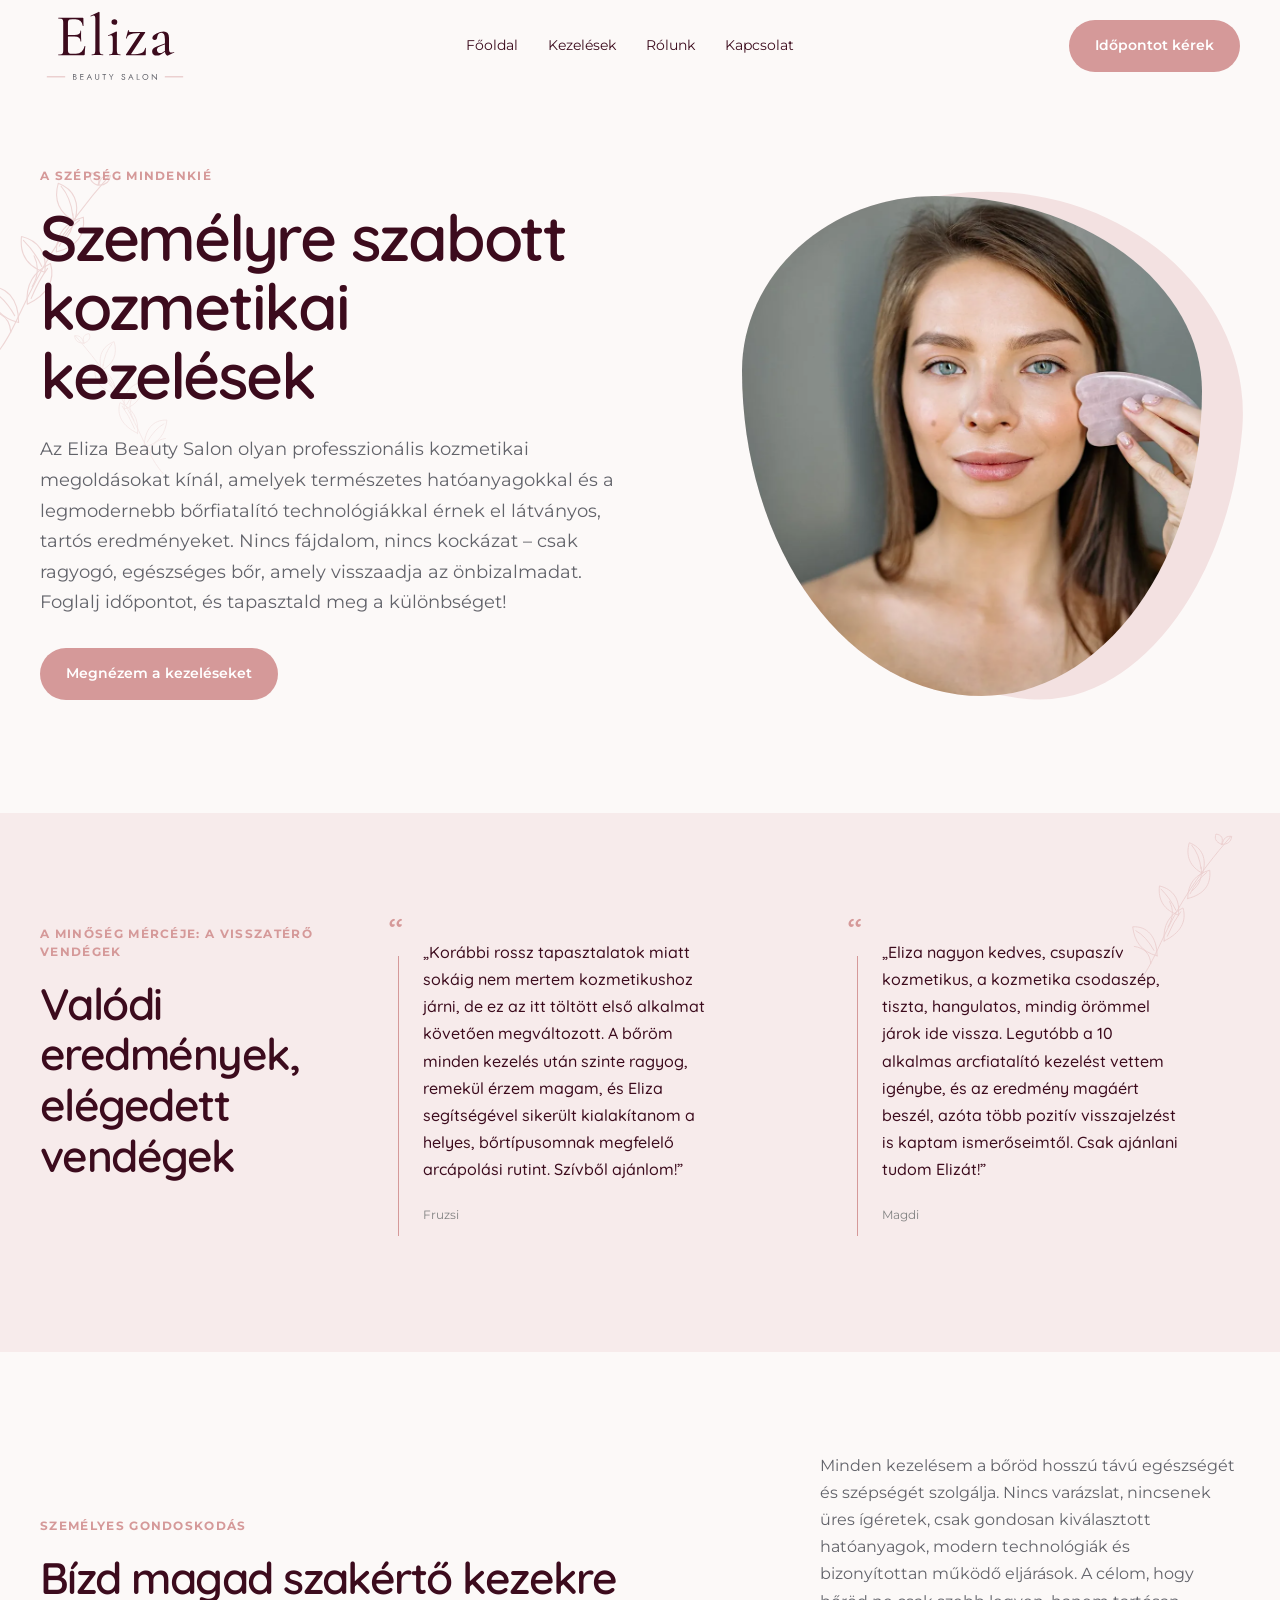
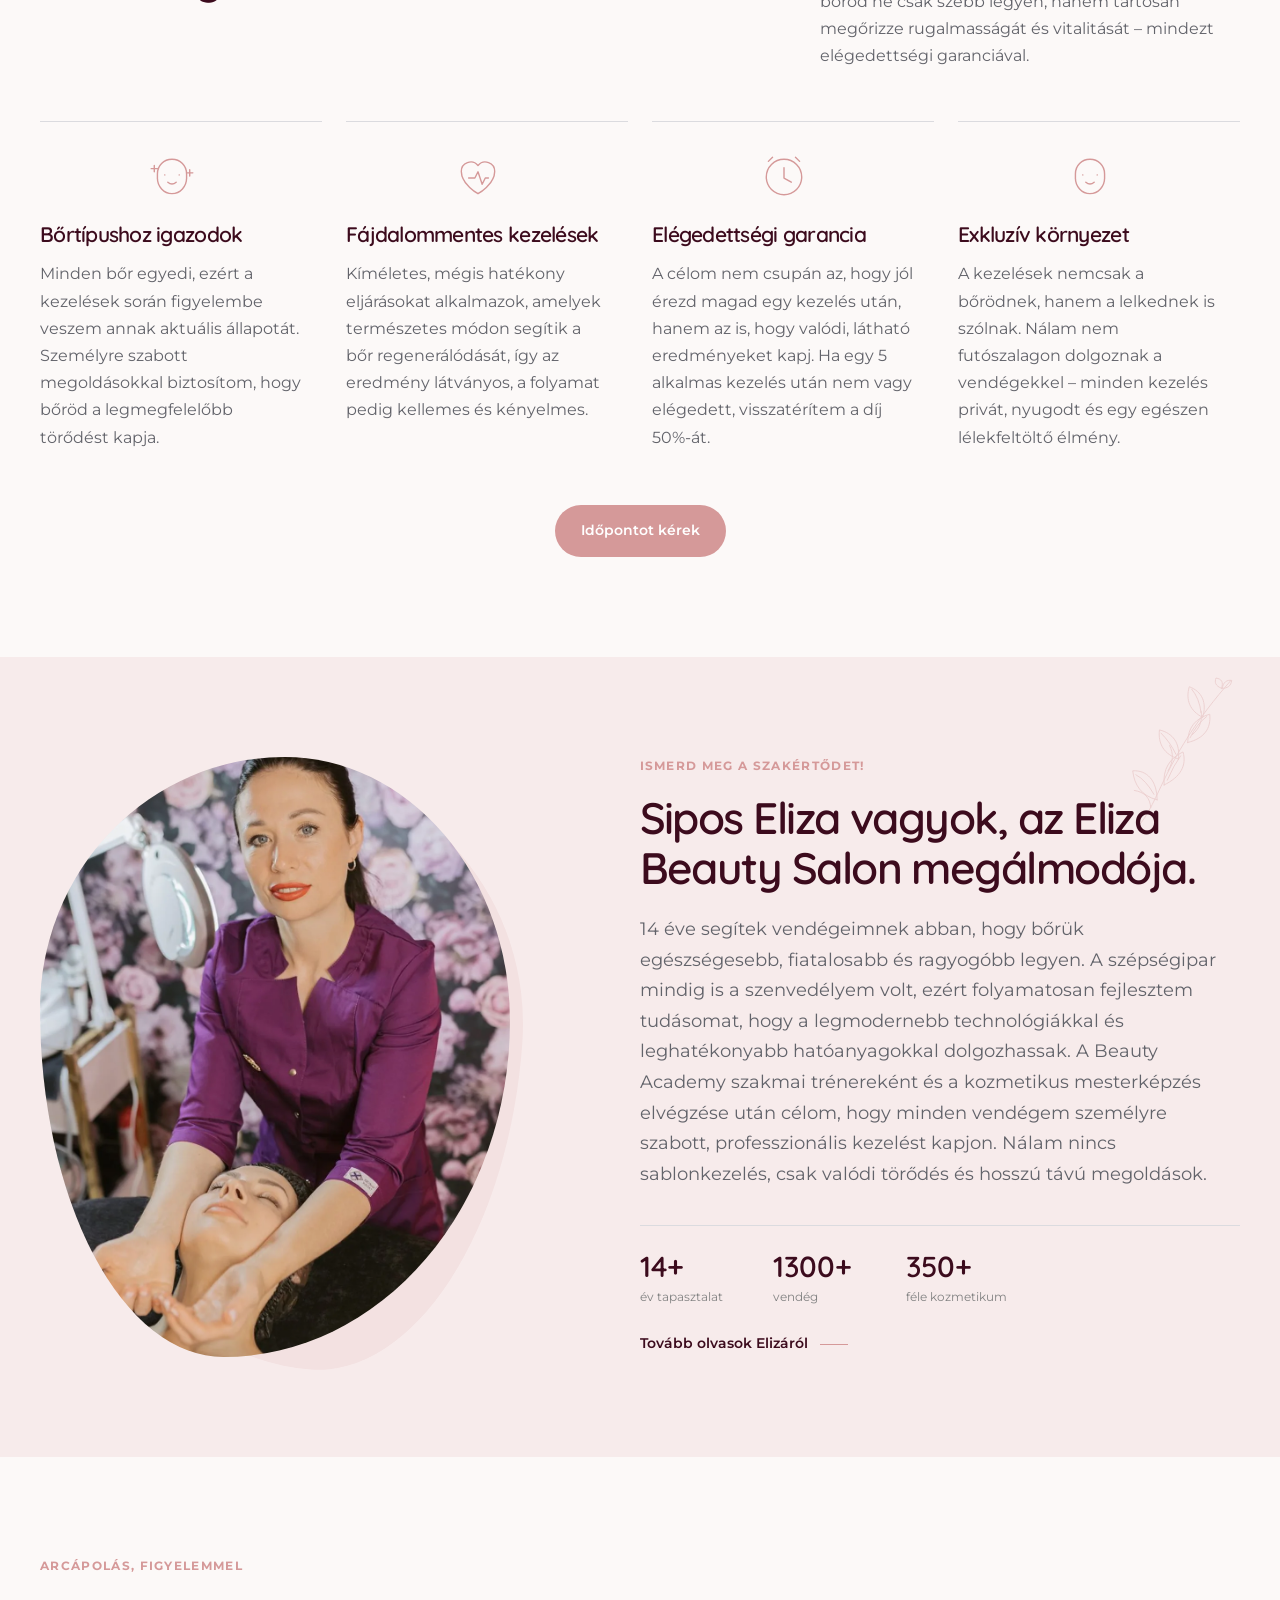
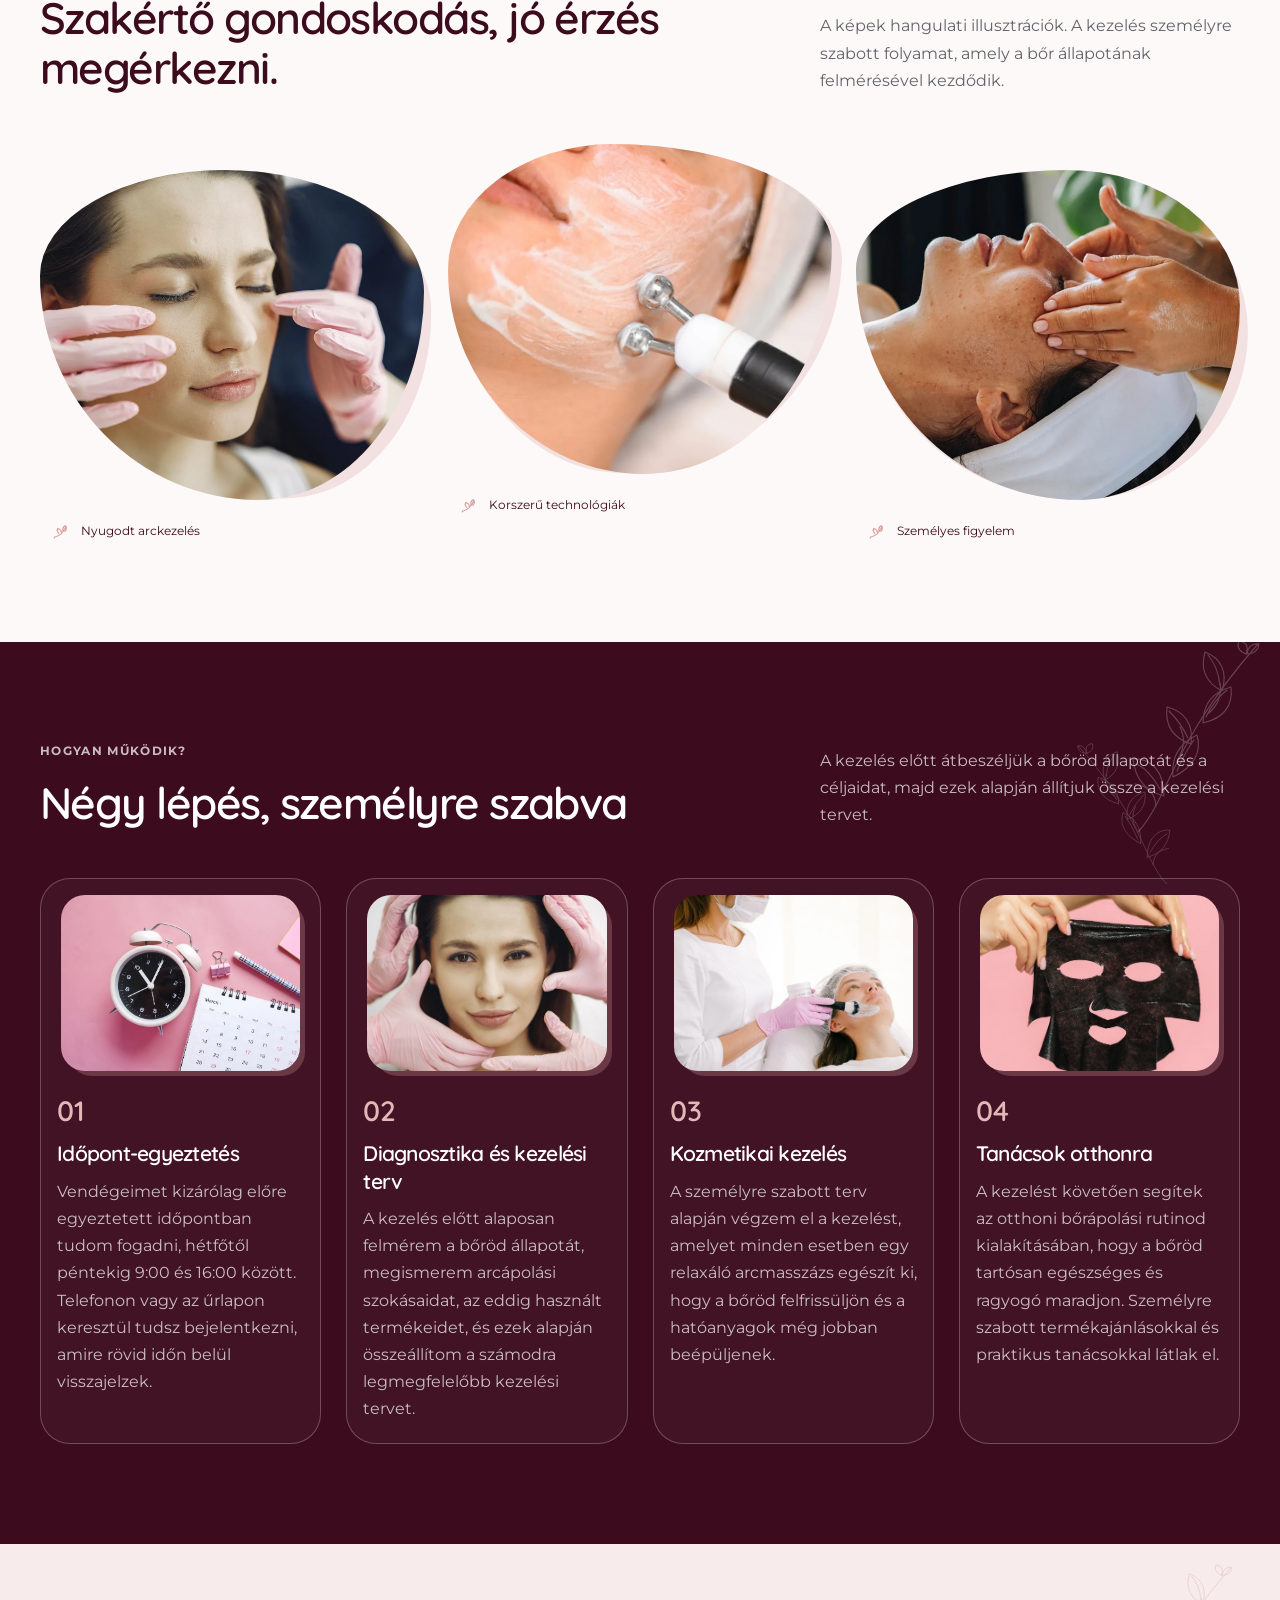
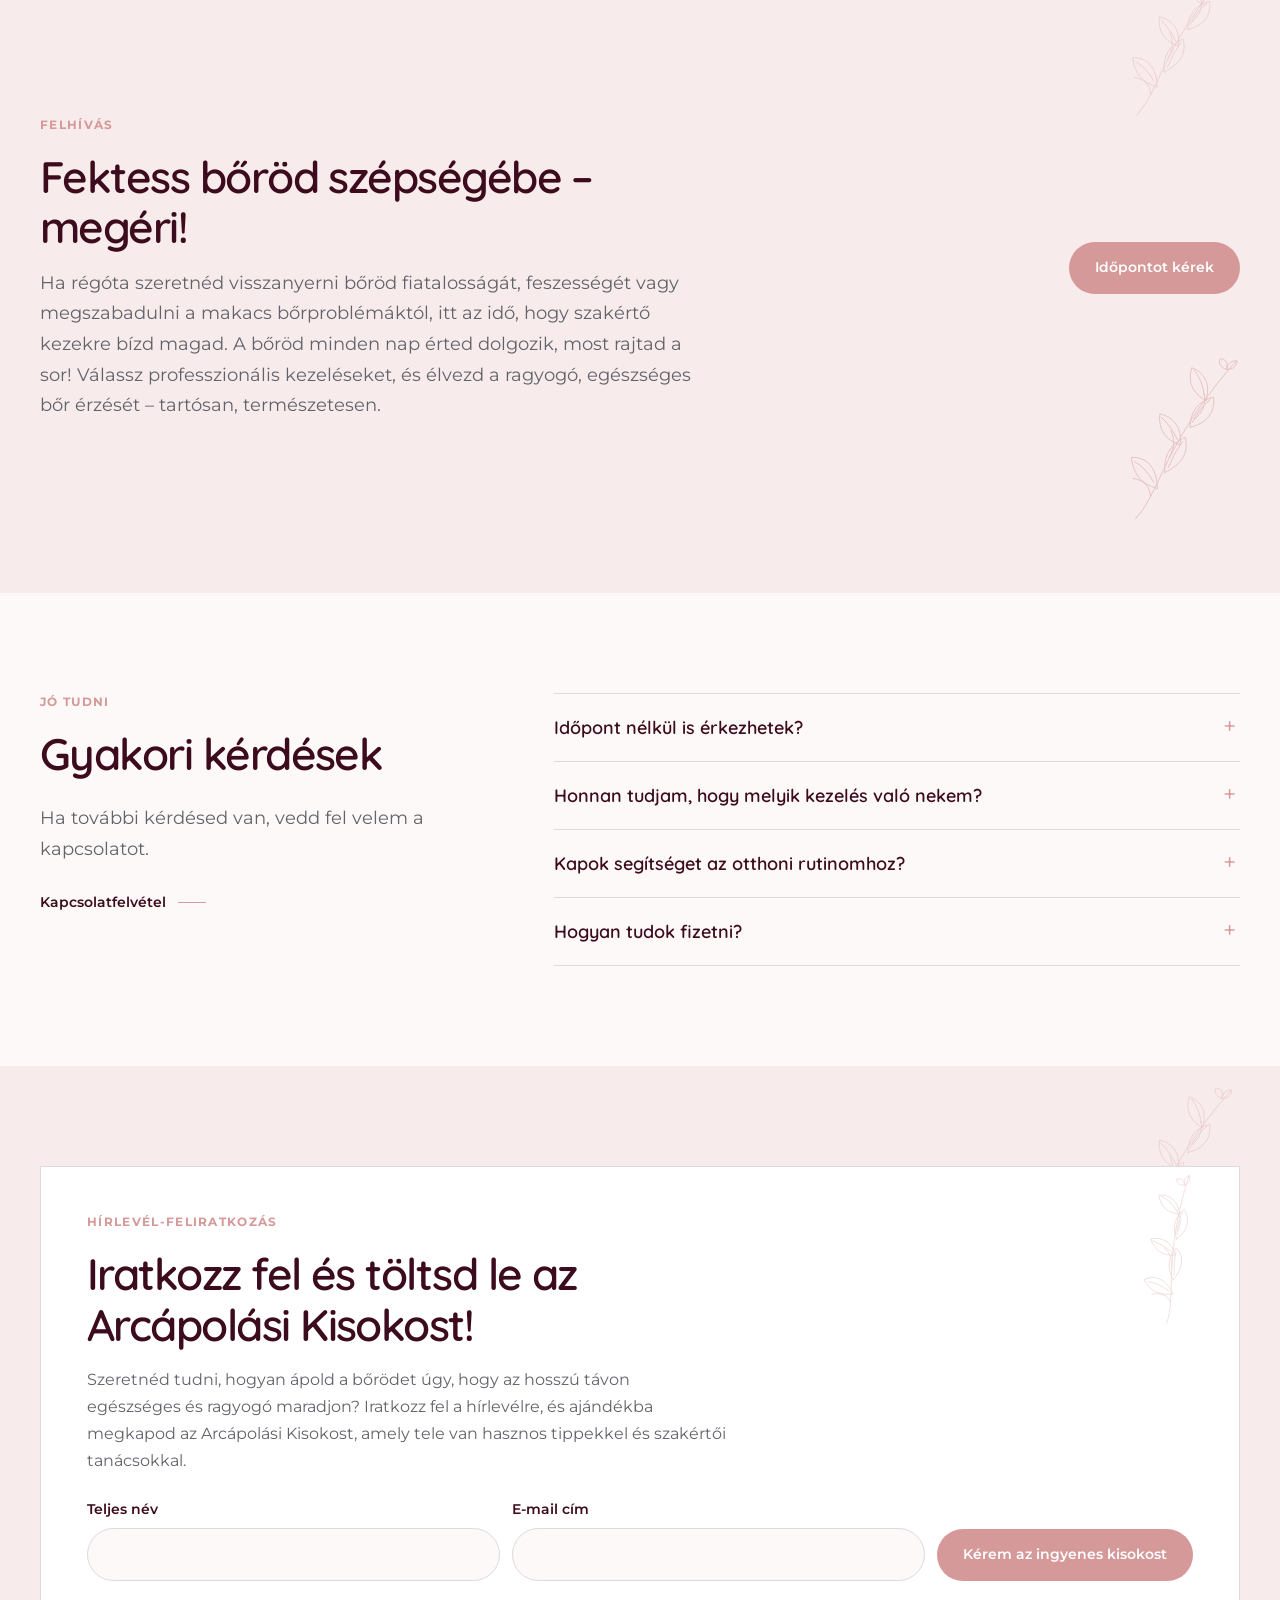
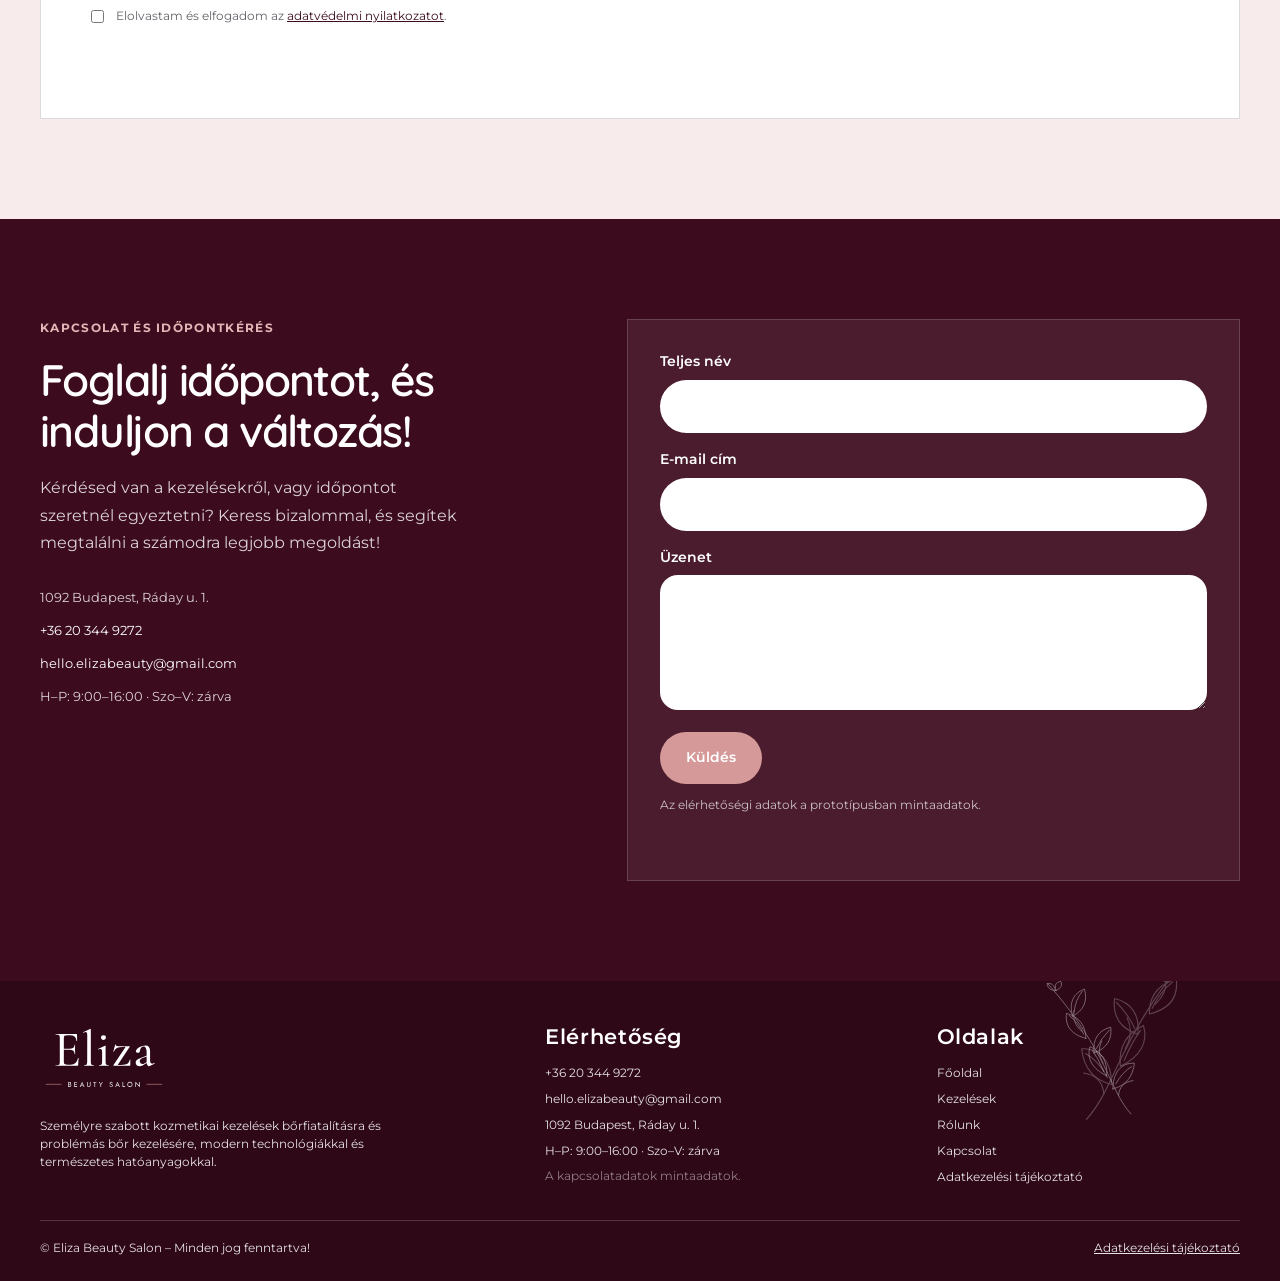
==== public/index.html @ 524dd3e6 "Add deployable public website package" ====
<!doctype html>
<html lang="hu">
<head>
  <meta charset="UTF-8">
  <meta name="viewport" content="width=device-width, initial-scale=1.0">
  <meta name="description" content="Személyre szabott kozmetikai kezelések bőrfiatalításra és problémás bőrre az Eliza Beauty Salonban, Budapesten.">
  <meta name="theme-color" content="#FCF9F8">
  <title>Szakértői műterem | Eliza Beauty Salon</title>
  <link rel="icon" type="image/svg+xml" href="eliza-alapanyag/logo-palettahoz-igazitva/favicon.svg">
  <link rel="preconnect" href="https://fonts.googleapis.com">
  <link rel="preconnect" href="https://fonts.gstatic.com" crossorigin>
  <link href="https://fonts.googleapis.com/css2?family=Montserrat:wght@400;500;600;700&family=Quicksand:wght@500;600;700&display=swap" rel="stylesheet">
  <style>
    :root{--color-brand-primary:#D59999;--color-brand-secondary:#3C0B1D;--color-brand-accent:#828282;--color-brand-bg:#FCF9F8;--color-brand-surface:#F7EBEB;--color-brand-text:#62636A;--color-brand-muted:#828282;--color-brand-border:#DBDBDF;--font-heading:'Quicksand',Montserrat,sans-serif;--font-body:'Montserrat',Arial,sans-serif}
    *,*::before,*::after{box-sizing:border-box}
    html{scroll-behavior:smooth;scroll-padding-top:90px}
    body{margin:0;background:var(--color-brand-bg);color:var(--color-brand-text);font:16px/1.65 var(--font-body);-webkit-font-smoothing:antialiased}
    a{color:inherit}img{max-width:100%}button,input,textarea{font:inherit}
    :focus-visible{outline:3px solid var(--color-brand-primary);outline-offset:4px}
    .wrap{width:min(1200px,calc(100% - 48px));margin-inline:auto}
    .site-header{position:sticky;top:0;z-index:20;background:rgba(252,249,248,.95);backdrop-filter:blur(12px);border-bottom:1px solid transparent;transition:border-color .35s,box-shadow .35s}
    .site-header.is-scrolled{border-color:var(--color-brand-border);box-shadow:0 10px 32px rgba(60,11,29,.06)}
    .nav-row{min-height:92px;display:flex;align-items:center;justify-content:space-between;gap:28px;transition:min-height .35s}
    .is-scrolled .nav-row{min-height:74px}
    .brand{position:relative;display:inline-flex;flex:0 0 150px}
    .brand img{display:block;width:100%;height:auto}
    .brand::after{content:"";position:absolute;width:20px;height:12px;right:-15px;top:3px;border:1px solid var(--color-brand-primary);border-radius:50%;transform:rotate(-24deg)}
    .main-nav{display:flex;align-items:center;gap:30px}
    .main-nav a{font-size:13px;text-decoration:none;color:var(--color-brand-secondary);transition:color .25s}
    .main-nav a:hover{color:var(--color-brand-primary)}
    .button{display:inline-flex;align-items:center;justify-content:center;min-height:52px;padding:0 25px;border:1px solid transparent;border-radius:999px;background:var(--color-brand-primary);color:#fff;text-decoration:none;font-size:13px;font-weight:600;transition:background .25s,transform .35s cubic-bezier(.2,.8,.25,1.25),box-shadow .25s}
    .button:hover{background:#bd8587;transform:translateY(-2px);box-shadow:0 9px 20px rgba(60,11,29,.12)}
    .button--outline{background:var(--color-brand-primary);border-color:transparent;color:#fff}
    .button--outline:hover{background:#bd8587;color:#fff;box-shadow:0 9px 20px rgba(60,11,29,.12)}
    .hero-actions .button--outline{background:transparent;border-color:var(--color-brand-primary);color:var(--color-brand-secondary)}
    .hero-actions .button--outline:hover{background:var(--color-brand-surface);border-color:var(--color-brand-primary);color:var(--color-brand-secondary);box-shadow:none}
    .button--light{background:var(--color-brand-primary);color:#fff}
    .menu-toggle{display:none;width:46px;height:46px;border:1px solid var(--color-brand-border);border-radius:50%;background:transparent;color:var(--color-brand-secondary);font-size:20px}
    .eyebrow{margin:0 0 18px;color:var(--color-brand-primary);font-size:12px;font-weight:700;letter-spacing:.11em;text-transform:uppercase}
    h1,h2,h3{margin:0;color:var(--color-brand-secondary);font-family:var(--font-heading);font-weight:600;letter-spacing:-.035em}
    h1{font-size:clamp(46px,5.8vw,76px);line-height:1.04}
    h2{font-size:clamp(34px,4vw,50px);line-height:1.12}
    h3{font-size:24px;line-height:1.22}
    p{margin:0}
    .lead{max-width:590px;margin-top:24px;font-size:17px;line-height:1.75}
    .hero{position:relative;overflow:hidden;padding:50px 0 78px}
    .hero::before,.hero::after{content:"";position:absolute;right:-180px;top:42px;border:1px solid rgba(213,153,153,.22);border-radius:50%;pointer-events:none}
    .hero::before{width:450px;height:450px}.hero::after{width:330px;height:330px;right:-110px;top:102px}
    .hero-grid{position:relative;z-index:1;display:grid;grid-template-columns:minmax(0,1.05fr) minmax(370px,.95fr);align-items:center;gap:70px}
    .hero-copy{padding:24px 0 35px}.hero-copy h1{max-width:700px;font-size:clamp(54px,5.8vw,76px);line-height:1.04}
    .hero-actions{display:flex;flex-wrap:wrap;gap:12px;margin-top:30px}
    .hero-note{display:flex;align-items:center;gap:10px;margin-top:22px;font-size:12px;color:var(--color-brand-muted)}
    .hero-note::before{content:"";width:24px;height:1px;background:var(--color-brand-primary)}
    .hero-art{position:relative;min-height:515px;display:flex;align-items:flex-end;justify-content:center}
    .hero-art::before{content:"";position:absolute;z-index:0;inset:12px 0 0 12%;background:var(--color-brand-surface);border-radius:47% 53% 40% 60% / 35% 43% 57% 65%;transform:rotate(5deg)}
    .hero-arch{position:relative;z-index:1;width:min(100%,460px);height:500px;overflow:hidden;background:var(--color-brand-surface);border-radius:42% 58% 48% 52% / 35% 39% 61% 65%;isolation:isolate;transform:rotate(-2deg)}
    .hero-arch::before,.hero-arch::after{content:none}
    .hero-arch img{width:100%;height:100%;object-fit:cover;object-position:center 34%}
    .portrait-caption{position:absolute;right:-10px;bottom:42px;z-index:3;max-width:180px;padding:14px 18px;background:#fff;color:var(--color-brand-secondary);font-size:12px;line-height:1.45;box-shadow:0 14px 36px rgba(60,11,29,.1)}
    .portrait-caption::before{content:"";display:block;width:28px;height:15px;margin-bottom:8px;border:1px solid var(--color-brand-primary);border-radius:50%;transform:rotate(-24deg)}
    .section{position:relative;padding:100px 0}
    .section--blush{background:var(--color-brand-surface)}
    .section-heading{display:flex;align-items:end;justify-content:space-between;gap:40px;margin-bottom:50px}
    .benefits-heading{align-items:center}
    .benefits-cta{display:flex;width:max-content;margin:30px auto 0}
    .section-heading p{max-width:420px;font-size:15px;line-height:1.7}
    .section-heading h2{max-width:650px}
    .reviews{display:grid;grid-template-columns:.8fr 1.2fr 1.2fr;gap:36px;align-items:start}
    .review-intro{padding-top:12px}.review-intro h2{font-size:clamp(32px,3.3vw,42px)}
    .review{position:relative;padding:10px 22px 12px 24px;border-left:1px solid var(--color-brand-primary)}
    .review::before{content:"“";position:absolute;left:-15px;top:-17px;padding:0 4px;background:var(--color-brand-surface);color:var(--color-brand-primary);font-family:var(--font-heading);font-size:44px;line-height:1}
    .review blockquote{margin:0;color:var(--color-brand-secondary);font:500 20px/1.5 var(--font-heading)}
    .review cite{display:block;margin-top:22px;color:var(--color-brand-muted);font-size:12px;font-style:normal}
    .benefit-grid{display:grid;grid-template-columns:repeat(4,minmax(0,1fr));gap:24px;margin-top:52px}
    .benefit{padding:30px 18px 24px 0;border-top:1px solid var(--color-brand-border)}
    .benefit::before{content:"";display:block;width:30px;height:16px;margin:0 0 22px;border:1px solid var(--color-brand-primary);border-radius:50%;transform:rotate(-24deg)}
    .benefit h3{font-size:22px}.benefit p{margin-top:12px;font-size:14px;line-height:1.7}
    .about-grid{display:grid;grid-template-columns:.92fr 1.08fr;gap:88px;align-items:center}
    .about-photo-wrap{position:relative;max-width:470px;isolation:isolate}
    .about-photo{position:relative;z-index:1;height:620px;overflow:hidden;border-radius:180px 180px 16px 16px;background:#f1e6df}
    .about-photo img{width:100%;height:100%;object-fit:cover;object-position:center 38%}
    .about-photo-wrap::before{content:"";position:absolute;z-index:0;inset:12px -12px -10px 12px;background:#F3E1E1;border-radius:47% 53% 40% 60% / 35% 43% 57% 65%;transform:rotate(4deg)}
    .about-seal{position:absolute;right:-36px;bottom:36px;width:118px;height:118px;display:grid;place-content:center;text-align:center;border-radius:50%;background:var(--color-brand-secondary);color:#fff;font:600 20px/1.1 var(--font-heading)}
    .about-seal span{font:9px/1.4 var(--font-body);letter-spacing:.1em;text-transform:uppercase}
    .about-copy .lead{margin-top:20px}
    .stats{display:flex;gap:28px;flex-wrap:wrap;margin-top:36px;padding-top:25px;border-top:1px solid var(--color-brand-border)}
    .stat{min-width:105px}.stat strong{display:block;color:var(--color-brand-secondary);font:600 29px/1.1 var(--font-heading)}
    .stat span{display:block;margin-top:5px;color:var(--color-brand-muted);font-size:11px}
    .text-link{display:inline-flex;align-items:center;gap:12px;margin-top:28px;color:var(--color-brand-secondary);font-size:13px;font-weight:600;text-decoration:none}
    .text-link::after{content:"";width:28px;height:1px;background:var(--color-brand-primary);transition:width .25s}
    .text-link:hover::after{width:44px}
    .gallery{display:grid;grid-template-columns:repeat(3,minmax(0,1fr));gap:24px;align-items:start}
    .gallery figure{position:relative;isolation:isolate;margin:26px 0 0}.gallery figure:nth-child(2){margin-top:0}
    .gallery figure::before{content:"";position:absolute;z-index:0;inset:8px -8px 42px 8px;background:#F3E1E1;border-radius:47% 53% 44% 56% / 35% 43% 57% 65%;transform:rotate(2deg)}
    .gallery-image{position:relative;z-index:1;height:330px;overflow:hidden;background:var(--color-brand-surface);border-radius:180px 180px 12px 12px}
    .gallery img{display:block;width:100%;height:100%;object-fit:cover;transition:transform .8s cubic-bezier(.2,.8,.25,1)}
    .gallery figure:hover img{transform:scale(1.035)}
    .gallery figcaption{position:relative;z-index:1;display:flex;align-items:center;gap:10px;min-height:22px;margin:20px 12px 0;color:var(--color-brand-secondary);font-size:12px;line-height:1.5}
    .gallery-marker{display:block;width:19px;height:19px;flex:0 0 auto;color:var(--color-brand-primary)}
    .gallery-marker svg{display:block;width:100%;height:100%;fill:none;stroke:currentColor;stroke-width:1.15;stroke-linecap:round;stroke-linejoin:round}
    .process{overflow:hidden;background:var(--color-brand-secondary);color:rgba(255,255,255,.8)}
    .process::before,.process::after{content:"";position:absolute;right:-130px;top:-140px;border:1px solid rgba(213,153,153,.3);border-radius:50%}
    .process::before{width:430px;height:430px}.process::after{right:-76px;top:-90px;width:320px;height:320px}
    .process h2,.process h3{color:#fff}.process .eyebrow{color:#e2b7b7}
    .process .section-heading{position:relative;z-index:1}.process .section-heading p{color:rgba(255,255,255,.68)}
    .steps{position:relative;z-index:1;display:grid;grid-template-columns:repeat(4,1fr);gap:25px}
    .step{position:relative;padding:16px 16px 20px;border:1px solid rgba(255,255,255,.24);border-radius:30px;background:rgba(255,255,255,.035)}
    .step-photo{--step-shape:24px;position:relative;isolation:isolate;height:176px;margin:0 4px 22px}
    .step-photo::before{content:"";position:absolute;z-index:0;inset:7px -5px -5px 7px;border-radius:var(--step-shape);background:rgba(213,153,153,.28)}
    .step-photo img{position:relative;z-index:1;display:block;width:100%;height:100%;object-fit:cover;border-radius:var(--step-shape)}
    .step:nth-child(2) .step-photo img{object-position:center 42%}
    .step-no{display:block;margin-bottom:12px;color:#e2b7b7;font:600 28px var(--font-heading)}
    .step h3{font-size:20px}.step p{margin-top:10px;color:rgba(255,255,255,.69);font-size:13px;line-height:1.7}
    .reveal{opacity:0;transition:opacity .8s ease,transform .8s cubic-bezier(.2,.7,.2,1)}
    .reveal--rise{transform:translateY(22px)}.reveal--left{transform:translateX(-22px)}.reveal--scale{transform:scale(.985)}
    .reveal.is-visible{opacity:1;transform:none}
    .hero-copy .eyebrow{animation:arrive .65s ease-out both}.hero-copy h1{animation:arrive .8s .08s ease-out both}
    .hero-copy .lead{animation:arrive .8s .16s ease-out both}.hero-copy .hero-actions{animation:arrive .8s .24s ease-out both}
    .hero-arch{animation:settle 1s .1s cubic-bezier(.2,.7,.2,1) both}
    @keyframes arrive{from{opacity:0;transform:translateY(12px)}to{opacity:1;transform:translateY(0)}}
    @keyframes settle{from{opacity:.65;transform:translateY(18px) scale(.99)}to{opacity:1;transform:none}}
    @media(max-width:1000px){.hero-grid{grid-template-columns:1fr .9fr;gap:38px}.hero-art{min-height:430px}.hero-arch{height:420px}.about-grid{gap:48px}}
    @media(max-width:760px){
      html{scroll-padding-top:74px}.wrap{width:min(100% - 36px,620px)}.nav-row{min-height:74px}.brand{flex-basis:124px}.menu-toggle{display:inline-grid;place-items:center}
      .nav-cta{display:none}.main-nav{position:absolute;left:0;right:0;top:100%;display:none;flex-direction:column;align-items:stretch;gap:0;padding:8px 22px 18px;background:var(--color-brand-bg);border-bottom:1px solid var(--color-brand-border)}
      .main-nav.is-open{display:flex}.main-nav a{padding:13px 0;border-bottom:1px solid var(--color-brand-border)}
      .hero{padding:30px 0 58px}.hero-grid{grid-template-columns:1fr;gap:35px}.hero-copy{padding:14px 0 0}.hero-copy h1{font-size:clamp(42px,8vw,54px)}.hero-art{min-height:350px;max-width:480px;margin-inline:auto;width:100%}.hero-arch{height:350px;width:min(100%,360px)}.portrait-caption{right:0;bottom:22px}
      .section{padding:68px 0}.section-heading{display:block;margin-bottom:32px}.section-heading p{margin-top:16px}.reviews{grid-template-columns:1fr;gap:30px}.review-intro{max-width:480px}.review{margin-left:10px}
      .benefit-grid{grid-template-columns:1fr;gap:4px;margin-top:28px}.benefit{padding:23px 0}.about-grid{grid-template-columns:1fr;gap:46px}.about-photo-wrap{max-width:430px;margin-inline:auto;width:100%}.about-photo{height:520px}.about-copy{order:-1}.about-seal{right:-8px;width:98px;height:98px;font-size:17px}
      .gallery{grid-template-columns:1fr 1fr;gap:18px}.gallery figure{margin-top:0}.gallery figure:nth-child(3){grid-column:1/-1;justify-self:center;width:calc(50% - 9px)}.gallery-image{height:260px}
      .steps{grid-template-columns:1fr 1fr;gap:30px 18px}
    }
    @media(max-width:420px){.wrap{width:calc(100% - 32px)}h1{font-size:40px}.hero-copy h1{font-size:40px}.hero-actions{align-items:stretch;flex-direction:column}.hero-actions .button{width:100%}.hero-art{min-height:320px}.hero-arch{height:320px}.stats{gap:20px}.stat{min-width:92px}.gallery{grid-template-columns:1fr}.gallery figure:nth-child(3){grid-column:auto;width:auto}.gallery-image{height:290px}.steps{grid-template-columns:1fr}.step-photo{height:220px}}
    @media(prefers-reduced-motion:reduce){html{scroll-behavior:auto}*,*::before,*::after{animation-duration:.01ms!important;animation-iteration-count:1!important;transition-duration:.01ms!important}.reveal{opacity:1;transform:none}}
  </style>
  <link rel="stylesheet" href="typografia.css">
</head>
<body>
  <header class="site-header" id="site-header">
    <div class="wrap nav-row">
      <a class="brand" href="#top" aria-label="Eliza Beauty Salon, főoldal"><img src="eliza-alapanyag/logo-palettahoz-igazitva/logo.svg" alt="Eliza Beauty Salon"></a>
      <nav class="main-nav" id="main-nav" aria-label="Fő navigáció"><a href="#top" aria-current="page">Főoldal</a><a href="kezelesek.html">Kezelések</a><a href="rolunk.html">Rólunk</a><a href="kapcsolat.html">Kapcsolat</a></nav>
      <a class="button nav-cta" href="kapcsolat.html#kapcsolati-urlap" style="color:#fff!important">Időpontot kérek</a>
      <button class="menu-toggle" id="menu-toggle" type="button" aria-expanded="false" aria-controls="main-nav" aria-label="Menü megnyitása">+</button>
    </div>
  </header>
  <main id="top">
    <section class="hero">
      <div class="wrap hero-grid">
        <div class="hero-copy">
          <p class="eyebrow">A szépség mindenkié</p>
          <h1>Személyre szabott kozmetikai kezelések</h1>
          <p class="lead">Az Eliza Beauty Salon olyan professzionális kozmetikai megoldásokat kínál, amelyek természetes hatóanyagokkal és a legmodernebb bőrfiatalító technológiákkal érnek el látványos, tartós eredményeket. Nincs fájdalom, nincs kockázat – csak ragyogó, egészséges bőr, amely visszaadja az önbizalmadat. Foglalj időpontot, és tapasztald meg a különbséget!</p>
          <div class="hero-actions"><a class="button" href="kezelesek.html">Megnézem a kezeléseket</a></div>
        </div>
        <div class="hero-art"><div class="hero-arch"><img src="images/optimized/Pexels Photo by Yan Krukau (1).webp" alt="Kozmetikai kezelés a Yan Krukau fotóján"></div></div>
      </div>
    </section>
    <section class="section section--blush" aria-labelledby="reviews-title">
      <div class="wrap reviews">
        <div class="review-intro reveal reveal--left"><p class="eyebrow">A minőség mércéje: a visszatérő vendégek</p><h2 id="reviews-title">Valódi eredmények, elégedett vendégek</h2></div>
        <figure class="review reveal reveal--rise"><blockquote>„Korábbi rossz tapasztalatok miatt sokáig nem mertem kozmetikushoz járni, de ez az itt töltött első alkalmat követően megváltozott. A bőröm minden kezelés után szinte ragyog, remekül érzem magam, és Eliza segítségével sikerült kialakítanom a helyes, bőrtípusomnak megfelelő arcápolási rutint. Szívből ajánlom!”</blockquote><figcaption><cite>Fruzsi</cite></figcaption></figure>
        <figure class="review reveal reveal--scale"><blockquote>„Eliza nagyon kedves, csupaszív kozmetikus, a kozmetika csodaszép, tiszta, hangulatos, mindig örömmel járok ide vissza. Legutóbb a 10 alkalmas arcfiatalító kezelést vettem igénybe, és az eredmény magáért beszél, azóta több pozitív visszajelzést is kaptam ismerőseimtől. Csak ajánlani tudom Elizát!”</blockquote><figcaption><cite>Magdi</cite></figcaption></figure>
      </div>
    </section>
    <section class="section" id="kezelesek" aria-labelledby="benefits-title">
      <div class="wrap">
        <div class="section-heading benefits-heading reveal reveal--rise"><div><p class="eyebrow">Személyes gondoskodás</p><h2 id="benefits-title">Bízd magad szakértő kezekre</h2></div><p>Minden kezelésem a bőröd hosszú távú egészségét és szépségét szolgálja. Nincs varázslat, nincsenek üres ígéretek, csak gondosan kiválasztott hatóanyagok, modern technológiák és bizonyítottan működő eljárások. A célom, hogy bőröd ne csak szebb legyen, hanem tartósan megőrizze rugalmasságát és vitalitását – mindezt elégedettségi garanciával.</p></div>
        <div class="benefit-grid">
          <article class="benefit reveal reveal--rise"><span class="benefit-icon" aria-hidden="true"><svg viewBox="0 0 48 48"><path d="M24 7c8 0 14 6 14 14v4c0 8-6 15-14 15s-14-7-14-15v-4c0-8 6-14 14-14Z"/><path d="M17 22h.1m13.8 0h.1M20 29c2.4 2 5.6 2 8 0"/><path d="M7 19v-3m0 0v-3m0 3h3m-3 0H4m37 7v-3m0 0v-3m0 3h3m-3 0h-3"/></svg></span><h3>Bőrtípushoz igazodok</h3><p>Minden bőr egyedi, ezért a kezelések során figyelembe veszem annak aktuális állapotát. Személyre szabott megoldásokkal biztosítom, hogy bőröd a legmegfelelőbb törődést kapja.</p></article>
          <article class="benefit reveal reveal--rise"><span class="benefit-icon" aria-hidden="true"><svg viewBox="0 0 48 48"><path d="M24 40S8 31 8 19a9 9 0 0 1 16-6 9 9 0 0 1 16 6c0 12-16 21-16 21Z"/><path d="M15 25h6l3-6 4 12 3-6h3"/></svg></span><h3>Fájdalommentes kezelések</h3><p>Kíméletes, mégis hatékony eljárásokat alkalmazok, amelyek természetes módon segítik a bőr regenerálódását, így az eredmény látványos, a folyamat pedig kellemes és kényelmes.</p></article>
          <article class="benefit reveal reveal--rise"><span class="benefit-icon" aria-hidden="true"><svg viewBox="0 0 48 48"><path d="M24 7a17 17 0 1 0 17 17A17 17 0 0 0 24 7Z"/><path d="M24 15v10l7 4"/><path d="M13 5 9 9m26-4 4 4"/></svg></span><h3>Elégedettségi garancia</h3><p>A célom nem csupán az, hogy jól érezd magad egy kezelés után, hanem az is, hogy valódi, látható eredményeket kapj. Ha egy 5 alkalmas kezelés után nem vagy elégedett, visszatérítem a díj 50%-át.</p></article>
          <article class="benefit reveal reveal--rise"><span class="benefit-icon" aria-hidden="true"><svg viewBox="0 0 48 48"><path d="M24 7c8 0 14 6 14 14v4c0 8-6 15-14 15s-14-7-14-15v-4c0-8 6-14 14-14Z"/><path d="M17 22h.1m13.8 0h.1M20 29c2.4 2 5.6 2 8 0"/></svg></span><h3>Exkluzív környezet</h3><p>A kezelések nemcsak a bőrödnek, hanem a lelkednek is szólnak. Nálam nem futószalagon dolgoznak a vendégekkel – minden kezelés privát, nyugodt és egy egészen lélekfeltöltő élmény.</p></article>
        </div>
        <a class="button benefits-cta" href="kapcsolat.html#kapcsolati-urlap">Időpontot kérek</a>
      </div>
    </section>
    <section class="section section--blush" id="rolunk" aria-labelledby="about-title">
      <div class="wrap about-grid">
        <div class="about-photo-wrap reveal reveal--left"><div class="about-photo"><img src="images/optimized/SP.webp" alt="Sipos Eliza kozmetikus arckezelést végez"></div><div class="about-seal">14 év<span>szakmai tapasztalat</span></div></div>
        <div class="about-copy reveal reveal--rise"><p class="eyebrow">Ismerd meg a szakértődet!</p><h2 id="about-title">Sipos Eliza vagyok, az Eliza Beauty Salon megálmodója.</h2><p class="lead">14 éve segítek vendégeimnek abban, hogy bőrük egészségesebb, fiatalosabb és ragyogóbb legyen. A szépségipar mindig is a szenvedélyem volt, ezért folyamatosan fejlesztem tudásomat, hogy a legmodernebb technológiákkal és leghatékonyabb hatóanyagokkal dolgozhassak. A Beauty Academy szakmai trénereként és a kozmetikus mesterképzés elvégzése után célom, hogy minden vendégem személyre szabott, professzionális kezelést kapjon. Nálam nincs sablonkezelés, csak valódi törődés és hosszú távú megoldások.</p><div class="stats" aria-label="Szakmai tapasztalat és vendégadatok"><div class="stat"><strong>14+</strong><span>év tapasztalat</span></div><div class="stat"><strong>1300+</strong><span>vendég</span></div><div class="stat"><strong>350+</strong><span>féle kozmetikum</span></div></div><a class="text-link" href="rolunk.html">Tovább olvasok Elizáról</a></div>
      </div>
    </section>
    <section class="section" aria-labelledby="gallery-title">
      <div class="wrap">
        <div class="section-heading reveal reveal--rise"><div><p class="eyebrow">Arcápolás, figyelemmel</p><h2 id="gallery-title">Szakértő gondoskodás, jó érzés megérkezni.</h2></div><p>A képek hangulati illusztrációk. A kezelés személyre szabott folyamat, amely a bőr állapotának felmérésével kezdődik.</p></div>
        <div class="gallery">
          <figure class="reveal reveal--rise"><div class="gallery-image"><img src="images/optimized/Pexels Photo by Gustavo Fring.webp" alt="Arckezelés közben, kozmetikai gondoskodás"></div><figcaption><span class="gallery-marker" aria-hidden="true"><svg viewBox="0 0 20 20"><path d="M3 16.8c4.6-.7 8.4-4.2 11.7-10.5M7.1 13c-2-2.1-1.9-4.1-.9-5.2 2.3.7 3.6 2.1 3.8 4.2m1.4-2.2c-.2-2.7 1.4-4.4 3-4.7 1.2 2 .8 4-.9 5.8M3 16.8l-.6 1.1"/></svg></span>Nyugodt arckezelés</figcaption></figure>
          <figure class="reveal reveal--scale"><div class="gallery-image"><img src="images/optimized/Pexels Photo by Kerim Eveyik.webp" alt="Kozmetikai eszköz használata arckezeléshez"></div><figcaption><span class="gallery-marker" aria-hidden="true"><svg viewBox="0 0 20 20"><path d="M3 16.8c4.6-.7 8.4-4.2 11.7-10.5M7.1 13c-2-2.1-1.9-4.1-.9-5.2 2.3.7 3.6 2.1 3.8 4.2m1.4-2.2c-.2-2.7 1.4-4.4 3-4.7 1.2 2 .8 4-.9 5.8M3 16.8l-.6 1.1"/></svg></span>Korszerű technológiák</figcaption></figure>
          <figure class="reveal reveal--rise"><div class="gallery-image"><img src="images/optimized/Pexels Photo by olia danilevich.webp" alt="Arcmasszázs egy kozmetikai kezelés során"></div><figcaption><span class="gallery-marker" aria-hidden="true"><svg viewBox="0 0 20 20"><path d="M3 16.8c4.6-.7 8.4-4.2 11.7-10.5M7.1 13c-2-2.1-1.9-4.1-.9-5.2 2.3.7 3.6 2.1 3.8 4.2m1.4-2.2c-.2-2.7 1.4-4.4 3-4.7 1.2 2 .8 4-.9 5.8M3 16.8l-.6 1.1"/></svg></span>Személyes figyelem</figcaption></figure>
        </div>
      </div>
    </section>
    <section class="section process" id="folyamat" aria-labelledby="process-title">
      <div class="wrap">
        <div class="section-heading reveal reveal--rise"><div><p class="eyebrow">Hogyan működik?</p><h2 id="process-title">Négy lépés, személyre szabva</h2></div><p>A kezelés előtt átbeszéljük a bőröd állapotát és a céljaidat, majd ezek alapján állítjuk össze a kezelési tervet.</p></div>
        <div class="steps">
          <article class="step reveal reveal--rise"><figure class="step-photo"><img src="images/optimized/Pexels Photo by Towfiqu barbhuiya.webp" alt="Naptár és óra az időpont-egyeztetéshez"></figure><span class="step-no">01</span><h3>Időpont-egyeztetés</h3><p>Vendégeimet kizárólag előre egyeztetett időpontban tudom fogadni, hétfőtől péntekig 9:00 és 16:00 között. Telefonon vagy az űrlapon keresztül tudsz bejelentkezni, amire rövid időn belül visszajelzek.</p></article>
          <article class="step reveal reveal--rise"><figure class="step-photo"><img src="images/optimized/2.webp" alt="Kozmetikus a vendég arcbőrét vizsgálja"></figure><span class="step-no">02</span><h3>Diagnosztika és kezelési terv</h3><p>A kezelés előtt alaposan felmérem a bőröd állapotát, megismerem arcápolási szokásaidat, az eddig használt termékeidet, és ezek alapján összeállítom a számodra legmegfelelőbb kezelési tervet.</p></article>
          <article class="step reveal reveal--rise"><figure class="step-photo"><img src="images/optimized/3.webp" alt="Kozmetikus maszkot visz fel egy vendég arcára"></figure><span class="step-no">03</span><h3>Kozmetikai kezelés</h3><p>A személyre szabott terv alapján végzem el a kezelést, amelyet minden esetben egy relaxáló arcmasszázs egészít ki, hogy a bőröd felfrissüljön és a hatóanyagok még jobban beépüljenek.</p></article>
          <article class="step reveal reveal--rise"><figure class="step-photo"><img src="images/optimized/4.webp" alt="Arcmaszk használata az otthoni bőrápolás részeként"></figure><span class="step-no">04</span><h3>Tanácsok otthonra</h3><p>A kezelést követően segítek az otthoni bőrápolási rutinod kialakításában, hogy a bőröd tartósan egészséges és ragyogó maradjon. Személyre szabott termékajánlásokkal és praktikus tanácsokkal látlak el.</p></article>
        </div>
      </div>
    </section>
    <section class="section section--blush">
      <div class="wrap callout-inner reveal reveal--left">
        <div><p class="eyebrow">Felhívás</p><h2>Fektess bőröd szépségébe – megéri!</h2><p class="lead">Ha régóta szeretnéd visszanyerni bőröd fiatalosságát, feszességét vagy megszabadulni a makacs bőrproblémáktól, itt az idő, hogy szakértő kezekre bízd magad. A bőröd minden nap érted dolgozik, most rajtad a sor! Válassz professzionális kezeléseket, és élvezd a ragyogó, egészséges bőr érzését – tartósan, természetesen.</p></div>
        <a class="button" href="kapcsolat.html#kapcsolati-urlap" style="color:#fff!important">Időpontot kérek</a>
      </div>
    </section>
    <section class="section" aria-labelledby="faq-title">
      <div class="wrap faq-grid">
        <div class="reveal reveal--left"><p class="eyebrow">Jó tudni</p><h2 id="faq-title">Gyakori kérdések</h2><p class="lead">Ha további kérdésed van, vedd fel velem a kapcsolatot.</p><a class="text-link" href="kapcsolat.html">Kapcsolatfelvétel</a></div>
        <div class="faq-list reveal reveal--rise">
          <details class="faq-item"><summary>Időpont nélkül is érkezhetek?</summary><p>Nem, a kozmetikámban kizárólag időpontra fogadok vendégeket.</p></details>
          <details class="faq-item"><summary>Honnan tudjam, hogy melyik kezelés való nekem?</summary><p>Az első találkozás alkalmával a kezelés előtt diagnosztizálom a bőrödet, és felvázolom a kezelési tervet.</p></details>
          <details class="faq-item"><summary>Kapok segítséget az otthoni rutinomhoz?</summary><p>Igen, természetesen! Az első alkalmat követően elmondom, hogy mire figyelj a mindennapokban, milyen termékeket használj, hogy a bőröd a lehető legjobb törődést kapja.</p></details>
          <details class="faq-item"><summary>Hogyan tudok fizetni?</summary><p>A szalonban bankkártyával és készpénzzel is fizethetsz.</p></details>
        </div>
      </div>
    </section>
    <section class="section section--blush" aria-labelledby="newsletter-title">
      <div class="wrap"><div class="newsletter reveal reveal--scale">
        <p class="eyebrow">Hírlevél-feliratkozás</p><h2 id="newsletter-title">Iratkozz fel és töltsd le az Arcápolási Kisokost!</h2>
        <p>Szeretnéd tudni, hogyan ápold a bőrödet úgy, hogy az hosszú távon egészséges és ragyogó maradjon? Iratkozz fel a hírlevélre, és ajándékba megkapod az Arcápolási Kisokost, amely tele van hasznos tippekkel és szakértői tanácsokkal.</p>
        <form class="newsletter-form" data-demo-form><div class="field"><label for="newsletter-name">Teljes név</label><input id="newsletter-name" name="name" autocomplete="name" required></div><div class="field"><label for="newsletter-email">E-mail cím</label><input id="newsletter-email" name="email" type="email" autocomplete="email" required></div><button class="button" type="submit">Kérem az ingyenes kisokost</button><label class="consent"><input id="newsletter-consent" type="checkbox" required><span>Elolvastam és elfogadom az <a href="adatkezeles.html">adatvédelmi nyilatkozatot</a>.</span></label><p class="form-status" aria-live="polite"></p></form>
      </div></div>
    </section>
    <section class="section booking" id="kapcsolat" aria-labelledby="booking-title">
      <div class="wrap booking-grid">
        <div class="booking-copy reveal reveal--left">
          <p class="eyebrow">Kapcsolat és időpontkérés</p><h2 id="booking-title">Foglalj időpontot, és induljon a változás!</h2>
          <p>Kérdésed van a kezelésekről, vagy időpontot szeretnél egyeztetni? Keress bizalommal, és segítek megtalálni a számodra legjobb megoldást!</p>
          <div class="booking-details"><span>1092 Budapest, Ráday u. 1.</span><a href="tel:+36203449272">+36 20 344 9272</a><a href="mailto:hello.elizabeauty@gmail.com">hello.elizabeauty@gmail.com</a><span>H–P: 9:00–16:00 · Szo–V: zárva</span></div>
        </div>
        <form class="booking-form reveal reveal--rise" data-demo-form>
          <div class="field"><label for="contact-name">Teljes név</label><input id="contact-name" name="name" autocomplete="name" required></div>
          <div class="field"><label for="contact-email">E-mail cím</label><input id="contact-email" name="email" type="email" autocomplete="email" required></div>
          <div class="field"><label for="contact-message">Üzenet</label><textarea id="contact-message" name="message" rows="4" required></textarea></div>
          <button class="button button--light" type="submit">Küldés</button><p class="form-note">Az elérhetőségi adatok a prototípusban mintaadatok.</p><p class="form-status" aria-live="polite"></p>
        </form>
      </div>
    </section>
  </main>
  <footer class="site-footer" id="adatkezeles">
    <div class="wrap">
      <div class="footer-main">
        <div><img class="footer-logo" src="eliza-alapanyag/logo-palettahoz-igazitva/logo-feher.svg" alt="Eliza Beauty Salon"><p class="footer-description">Személyre szabott kozmetikai kezelések bőrfiatalításra és problémás bőr kezelésére, modern technológiákkal és természetes hatóanyagokkal.</p></div>
        <div><h3>Elérhetőség</h3><div class="footer-links"><a href="tel:+36203449272">+36 20 344 9272</a><a href="mailto:hello.elizabeauty@gmail.com">hello.elizabeauty@gmail.com</a><span>1092 Budapest, Ráday u. 1.</span><span>H–P: 9:00–16:00 · Szo–V: zárva</span></div><small class="demo-data">A kapcsolatadatok mintaadatok.</small></div>
        <div><h3>Oldalak</h3><div class="footer-links"><a href="#top">Főoldal</a><a href="kezelesek.html">Kezelések</a><a href="rolunk.html">Rólunk</a><a href="kapcsolat.html">Kapcsolat</a><a href="adatkezeles.html">Adatkezelési tájékoztató</a></div></div>
      </div>
      <div class="footer-bottom"><span>© Eliza Beauty Salon – Minden jog fenntartva!</span><a href="adatkezeles.html">Adatkezelési tájékoztató</a></div>
    </div>
  </footer>
  <style>
    .callout-inner{position:relative;display:grid;grid-template-columns:1fr auto;align-items:center;gap:45px;padding:72px 0}
    .callout-inner::after{content:"";position:absolute;right:-170px;bottom:-195px;width:300px;height:300px;border:1px solid rgba(60,11,29,.14);border-radius:50%;pointer-events:none}
    .callout-inner h2{max-width:700px}.callout-inner .lead{max-width:660px;margin-top:15px;font-size:15px}
    .faq-grid{display:grid;grid-template-columns:.78fr 1.22fr;gap:75px}
    .faq-list{border-top:1px solid var(--color-brand-border)}
    .faq-item{border-bottom:1px solid var(--color-brand-border)}
    .faq-item summary{position:relative;cursor:pointer;list-style:none;padding:21px 38px 21px 0;color:var(--color-brand-secondary);font:600 19px/1.4 var(--font-heading)}
    .faq-item summary::-webkit-details-marker{display:none}
    .faq-item summary::after{content:"+";position:absolute;right:4px;top:18px;color:var(--color-brand-primary);font:400 23px var(--font-body);transition:transform .25s}
    .faq-item[open] summary::after{transform:rotate(45deg)}
    .faq-item p{padding:0 42px 20px 0;font-size:14px;line-height:1.7}
    .newsletter{position:relative;padding:46px;background:#fff;border:1px solid var(--color-brand-border)}
    .newsletter::before{content:"";position:absolute;width:65px;height:37px;right:35px;top:28px;border:1px solid var(--color-brand-primary);border-radius:50%;transform:rotate(-24deg)}
    .newsletter h2{max-width:660px;font-size:clamp(32px,3.6vw,44px)}
    .newsletter>p:not(.eyebrow):not(.form-status){max-width:640px;margin-top:15px;font-size:14px}
    .newsletter-form{display:grid;grid-template-columns:1fr 1fr auto;gap:12px;margin-top:26px;align-items:end}
    .field{display:flex;flex-direction:column;gap:8px}
    .field label{color:var(--color-brand-secondary);font-size:12px;font-weight:600}
    .field input,.field textarea{width:100%;min-height:50px;border:1px solid var(--color-brand-border);border-radius:8px;background:var(--color-brand-bg);padding:12px 14px;color:var(--color-brand-secondary)}
    .field textarea{min-height:130px;resize:vertical}
    .consent{display:flex;align-items:flex-start;gap:9px;margin-top:14px;font-size:11px;line-height:1.5}.newsletter .consent,.newsletter .form-status{grid-column:1/-1}
    .consent input{margin-top:3px;accent-color:var(--color-brand-primary)}
    .consent a{color:var(--color-brand-secondary)}
    .booking{background:var(--color-brand-secondary);color:rgba(255,255,255,.78)}
    .booking h2{color:#fff}.booking .eyebrow{color:#e2b7b7}
    .booking-grid{display:grid;grid-template-columns:.9fr 1.1fr;gap:85px;align-items:start}
    .booking-copy>p:not(.eyebrow){margin-top:18px;max-width:430px;line-height:1.75}
    .booking-details{margin-top:30px;display:grid;gap:11px;font-size:13px}
    .booking-details a{color:#fff;text-decoration:none}
    .booking-form{padding:32px;background:rgba(255,255,255,.07);border:1px solid rgba(255,255,255,.17)}
    .booking-form .field label{color:#fff}.booking-form .field input,.booking-form .field textarea{background:#fff;border-color:transparent;color:var(--color-brand-secondary)}
    .booking-form .field{margin-bottom:17px}.booking-form .button{margin-top:5px}
    .form-note{margin-top:12px;font-size:11px;color:rgba(255,255,255,.6)}
    .form-status{min-height:22px;margin-top:12px;color:#fff;font-size:12px}.newsletter .form-status{color:var(--color-brand-secondary)}
    .site-footer{position:relative;overflow:hidden;background:#2e0817;color:rgba(255,255,255,.72);padding:42px 0 24px}
    .site-footer::before,.site-footer::after{content:"";position:absolute;right:8%;top:-145px;width:270px;height:270px;border:1px solid rgba(213,153,153,.24);border-radius:50%}
    .site-footer::after{right:calc(8% + 33px);top:-112px;width:205px;height:205px}
    .footer-main{position:relative;z-index:1;display:grid;grid-template-columns:1.2fr .9fr .8fr;gap:50px;padding-bottom:34px}
    .footer-logo{width:128px;height:auto}
    .footer-description{max-width:360px;margin-top:16px;font-size:12px;line-height:1.7}
    .site-footer h3{margin:0 0 14px;color:#fff;font:600 12px var(--font-body);letter-spacing:.03em}
    .footer-links{display:grid;gap:8px;font-size:12px}
    .footer-links a{color:inherit;text-decoration:none}.footer-links a:hover{color:#fff}
    .footer-bottom{position:relative;z-index:1;display:flex;justify-content:space-between;gap:20px;padding-top:18px;border-top:1px solid rgba(255,255,255,.18);font-size:10px}
    .demo-data{display:block;margin-top:7px;color:rgba(255,255,255,.48);font-size:10px}
    @media(max-width:1000px){.booking-grid{gap:48px}.faq-grid{gap:45px}.newsletter{padding:36px}}
    @media(max-width:760px){.callout-inner{grid-template-columns:1fr;gap:25px;padding:48px 0}.callout-inner .button{justify-self:start}.faq-grid{grid-template-columns:1fr;gap:28px}.newsletter{padding:28px 22px}.newsletter::before{right:19px;top:18px;width:40px;height:24px}.newsletter-form{grid-template-columns:1fr}.newsletter-form .button{justify-self:start}.booking-grid{grid-template-columns:1fr;gap:38px}.booking-form{padding:24px 19px}.footer-main{grid-template-columns:1fr 1fr;gap:30px}.footer-main>div:first-child{grid-column:1/-1}.footer-bottom{flex-direction:column;gap:10px}.site-footer::before{right:-90px}}
    @media(max-width:420px){.footer-main{grid-template-columns:1fr}.footer-main>div:first-child{grid-column:auto}}
  </style>
  <style id="design-reference-overrides">
    :root{--botanical-pattern:url("data:image/svg+xml,%3Csvg xmlns='http://www.w3.org/2000/svg' viewBox='0 0 150 210'%3E%3Cg fill='none' stroke='%23D59999' stroke-width='1.15' stroke-linecap='round' stroke-linejoin='round'%3E%3Cpath d='M16 200C48 165 48 112 136 12'/%3E%3Cpath d='M42 164C22 159 13 145 11 127c18-1 31 12 31 37Z'/%3E%3Cpath d='M51 145c-2-20 7-34 24-42 5 17-3 32-24 42Z'/%3E%3Cpath d='M69 112c-18-6-26-19-24-37 17 4 27 17 24 37Z'/%3E%3Cpath d='M81 91c0-19 10-31 28-36 2 18-7 31-28 36Z'/%3E%3Cpath d='M100 59c-16-8-22-22-17-39 16 6 23 20 17 39Z'/%3E%3Cpath d='M34 174c-1-13-8-20-21-22m43-25c7-12 7-22 2-32m29-14c10-9 13-18 11-30'/%3E%3Cpath d='M15 132Q28 139 38 157M72 108Q63 120 55 139M47 79Q59 91 66 106M105 58Q92 68 84 85M86 23Q96 35 98 53'/%3E%3Cpath d='M124 22c-8-3-9-8-7-13 7 1 10 5 7 13Zm1 0c1-8 6-11 12-10-1 7-5 10-12 10Z'/%3E%3C/g%3E%3C/svg%3E")}
    .brand::after{display:none}
    .menu-toggle{border-radius:6px}
    .hero::before,.hero::after{border:0;border-radius:0;background:var(--botanical-pattern) center/contain no-repeat;opacity:.45}
    .hero::before{width:145px;height:205px;left:-22px;right:auto;top:70px;opacity:.36}
    .hero::after{width:110px;height:165px;left:65px;right:auto;top:228px;transform:scaleX(-1);opacity:.2}
    .hero-art::before{inset:12px 0 0 12%;background:#F3E1E1;border-radius:47% 53% 40% 60% / 35% 43% 57% 65%;transform:rotate(5deg)}
    .hero-arch{width:min(100%,460px);height:500px;border-radius:42% 58% 48% 52% / 35% 39% 61% 65%;background:var(--color-brand-surface);transform:rotate(-2deg)}
    .hero-arch img{object-position:center 35%}
    .portrait-caption{right:-18px;bottom:32px;max-width:170px;padding:9px 0;background:transparent;box-shadow:none;border-bottom:1px solid var(--color-brand-primary);font-size:11px}
    .portrait-caption::before{display:none}
    .section--blush::before{content:"";position:absolute;z-index:0;top:12px;right:3%;width:118px;height:170px;background:var(--botanical-pattern) center/contain no-repeat;opacity:.34;pointer-events:none}
    .section--blush>.wrap{position:relative;z-index:1}
    .benefit::before{display:none}
    .benefit-icon{display:block;width:50px;height:50px;margin:0 auto 19px;color:var(--color-brand-primary)}
    .benefit-icon svg{display:block;width:100%;height:100%;fill:none;stroke:currentColor;stroke-width:1.35;stroke-linecap:round;stroke-linejoin:round}
    .about-photo{height:600px;border-radius:52% 48% 61% 39% / 42% 44% 56% 58%;background:#f6e8e6}
    .about-photo-wrap::before{inset:12px -10px -10px 10px;border:0;border-radius:47% 53% 40% 60% / 35% 43% 57% 65%;background:#F3E1E1;transform:rotate(4deg);opacity:1}
    .gallery figure::before{background:#F3E1E1}
    .about-seal{display:none}
    .gallery-image{border-radius:46% 54% 46% 54% / 34% 38% 62% 66%}
    .gallery figure:nth-child(1)::before{border-radius:43% 57% 39% 61% / 32% 42% 58% 68%;transform:rotate(-2deg)}
    .gallery figure:nth-child(2)::before{border-radius:54% 46% 56% 44% / 40% 32% 68% 60%;transform:rotate(2deg)}
    .gallery figure:nth-child(3)::before{border-radius:58% 42% 44% 56% / 36% 48% 52% 64%;transform:rotate(-1deg)}
    .gallery figure:nth-child(1) .gallery-image{border-radius:48% 52% 43% 57% / 32% 37% 63% 68%}
    .gallery figure:nth-child(2) .gallery-image{border-radius:43% 57% 49% 51% / 38% 31% 69% 62%}
    .gallery figure:nth-child(2) img{object-position:center 58%}
    .gallery figure:nth-child(3) .gallery-image{border-radius:55% 45% 42% 58% / 30% 41% 59% 70%}
    .process{background:var(--color-brand-secondary);color:rgba(255,255,255,.82)}
    .process::before,.process::after{border:0;border-radius:0;background:var(--botanical-pattern) center/contain no-repeat;filter:brightness(0) invert(1);opacity:.22}
    .process::before{width:150px;height:210px;right:8px;top:-10px}
    .process::after{width:110px;height:155px;right:102px;top:94px;transform:scaleX(-1);opacity:.2}
    .process h2,.process h3{color:#fff}
    .process .eyebrow,.step-no{color:#E2B7B7}
    .process .section-heading p,.step p{color:rgba(255,255,255,.72)}
    .step{border-color:rgba(255,255,255,.24)}
    .step::before{border-color:#E2B7B7;background:var(--color-brand-secondary)}
    .callout-inner::after{width:126px;height:176px;right:-8px;bottom:-34px;border:0;border-radius:0;background:var(--botanical-pattern) center/contain no-repeat;opacity:.5}
    .newsletter{padding:46px;background:#fff;border:1px solid var(--color-brand-border)}
    .newsletter::before{width:100px;height:140px;right:12px;top:12px;border:0;border-radius:0;background:var(--botanical-pattern) center/contain no-repeat;opacity:.35}
    .field input,.field textarea{border-radius:999px}
    .field textarea{border-radius:18px}
    .booking{background:var(--color-brand-secondary);color:rgba(255,255,255,.82)}
    .booking h2{color:#fff}
    .booking .eyebrow{color:#E2B7B7}
    .booking-copy>p:not(.eyebrow){color:rgba(255,255,255,.82)}
    .booking-details a{color:#fff}
    .booking-form{padding:32px;background:rgba(255,255,255,.07);border:1px solid rgba(255,255,255,.17)}
    .booking-form .field label{color:#fff}
    .booking-form .field input,.booking-form .field textarea{background:#fff;border-color:transparent;color:var(--color-brand-secondary)}
    .booking-form .button--light{background:var(--color-brand-primary);color:#fff}
    .booking-form .form-note{color:rgba(255,255,255,.72)}
    .booking-form .form-status{color:#fff}
    .site-footer{background:#2E0817;color:rgba(255,255,255,.88)}
    .site-footer::before,.site-footer::after{border:0;border-radius:0;background:var(--botanical-pattern) center/contain no-repeat;filter:brightness(0) invert(1);opacity:.24}
    .site-footer::before{width:145px;height:205px;right:5%;top:-56px}
    .site-footer::after{width:104px;height:150px;right:calc(5% + 74px);top:-8px;transform:scaleX(-1);opacity:.45}
    .site-footer h3,.footer-links a:hover{color:#fff}
    @media(max-width:760px){.hero-art::before{inset:10px 2% 0 10%}.hero-arch{height:370px;width:min(100%,360px)}.about-photo{height:500px}.section--blush::before{right:-18px;width:92px;height:132px}.newsletter{padding:28px 22px}.newsletter::before{width:70px;height:100px;right:0}.booking-form{padding:24px 19px}}
    @media(max-width:420px){.hero-arch{height:330px}.about-photo{height:440px}}
    body .button:not(.hero-actions .button--outline){color:#fff}
    body .hero-actions .button--outline,body .hero-actions .button--outline:hover{color:var(--color-brand-secondary)}
    a.button[href="#kapcsolat"]{color:#fff!important}
  </style>
  <script>
    const header=document.getElementById('site-header');
    const menuButton=document.getElementById('menu-toggle');
    const nav=document.getElementById('main-nav');
    const updateHeader=()=>header.classList.toggle('is-scrolled',window.scrollY>18);
    window.addEventListener('scroll',updateHeader,{passive:true});updateHeader();
    menuButton.addEventListener('click',()=>{
      const open=menuButton.getAttribute('aria-expanded')==='true';
      menuButton.setAttribute('aria-expanded',String(!open));
      menuButton.setAttribute('aria-label',open?'Menü megnyitása':'Menü bezárása');
      menuButton.textContent=open?'+':'×';nav.classList.toggle('is-open',!open);
    });
    nav.querySelectorAll('a').forEach(link=>link.addEventListener('click',()=>{
      nav.classList.remove('is-open');menuButton.setAttribute('aria-expanded','false');
      menuButton.setAttribute('aria-label','Menü megnyitása');menuButton.textContent='+';
    }));
    const revealItems=document.querySelectorAll('.reveal');
    if('IntersectionObserver'in window&&!window.matchMedia('(prefers-reduced-motion: reduce)').matches){
      const observer=new IntersectionObserver(entries=>entries.forEach(entry=>{
        if(entry.isIntersecting){entry.target.classList.add('is-visible');observer.unobserve(entry.target)}
      }),{threshold:.12});
      revealItems.forEach(item=>observer.observe(item));
    }else revealItems.forEach(item=>item.classList.add('is-visible'));
    document.querySelectorAll('[data-demo-form]').forEach(form=>form.addEventListener('submit',event=>{
      event.preventDefault();form.querySelector('.form-status').textContent='Ez a forma a prototípusban még nem küld adatot.';
    }));
  </script>
</body>
</html>
---- public/typografia.css ----
/* Eliza Beauty Salon – egységes tipográfiai skála.
   A szerepek és értékek dokumentálva: design-system.md */
:root {
  --type-h1: clamp(42px, 5.2vw, 64px);
  --type-h2: clamp(30px, 3.6vw, 44px);
  --type-h3: 21px;
  --type-lead: 18px;
  --type-body: 16px;
  --type-control: 14px;
  --type-small: 12px;
}

body {
  font-size: var(--type-body);
  line-height: 1.7;
}

h1 {
  font-size: var(--type-h1) !important;
  line-height: 1.08 !important;
}

h2 {
  font-size: var(--type-h2) !important;
  line-height: 1.15 !important;
}

h3 {
  font-size: var(--type-h3) !important;
  line-height: 1.3 !important;
}

p:not(.eyebrow):not(.lead):not(.form-note):not(.form-status):not(.sample-note):not(.price):not(.footer-description) {
  font-size: var(--type-body) !important;
  line-height: 1.7 !important;
}

p.lead {
  font-size: var(--type-lead) !important;
  line-height: 1.7 !important;
}

p.footer-description {
  font-size: var(--type-small) !important;
  line-height: 1.5 !important;
}

li {
  font-size: var(--type-body) !important;
  line-height: 1.65 !important;
}

.faq-item summary {
  font-size: var(--type-lead) !important;
  line-height: 1.4 !important;
}

.eyebrow {
  font-size: var(--type-small) !important;
  line-height: 1.5 !important;
}

.button,
.btn,
.nav-cta,
.text-link,
.main-nav a,
.nav-list a,
nav a,
.field label {
  font-size: var(--type-control) !important;
  line-height: 1.4;
}

small,
.footer-links,
.footer-bottom,
.demo-data,
.form-note,
.form-status,
.sample-note,
.consent,
.hero-note,
.review cite,
.gallery figcaption,
.stat span,
.milestone span {
  font-size: var(--type-small) !important;
  line-height: 1.5;
}

.contact-details {
  font-size: var(--type-control) !important;
  line-height: 1.55;
}

blockquote {
  font-size: var(--type-body) !important;
  line-height: 1.7 !important;
}
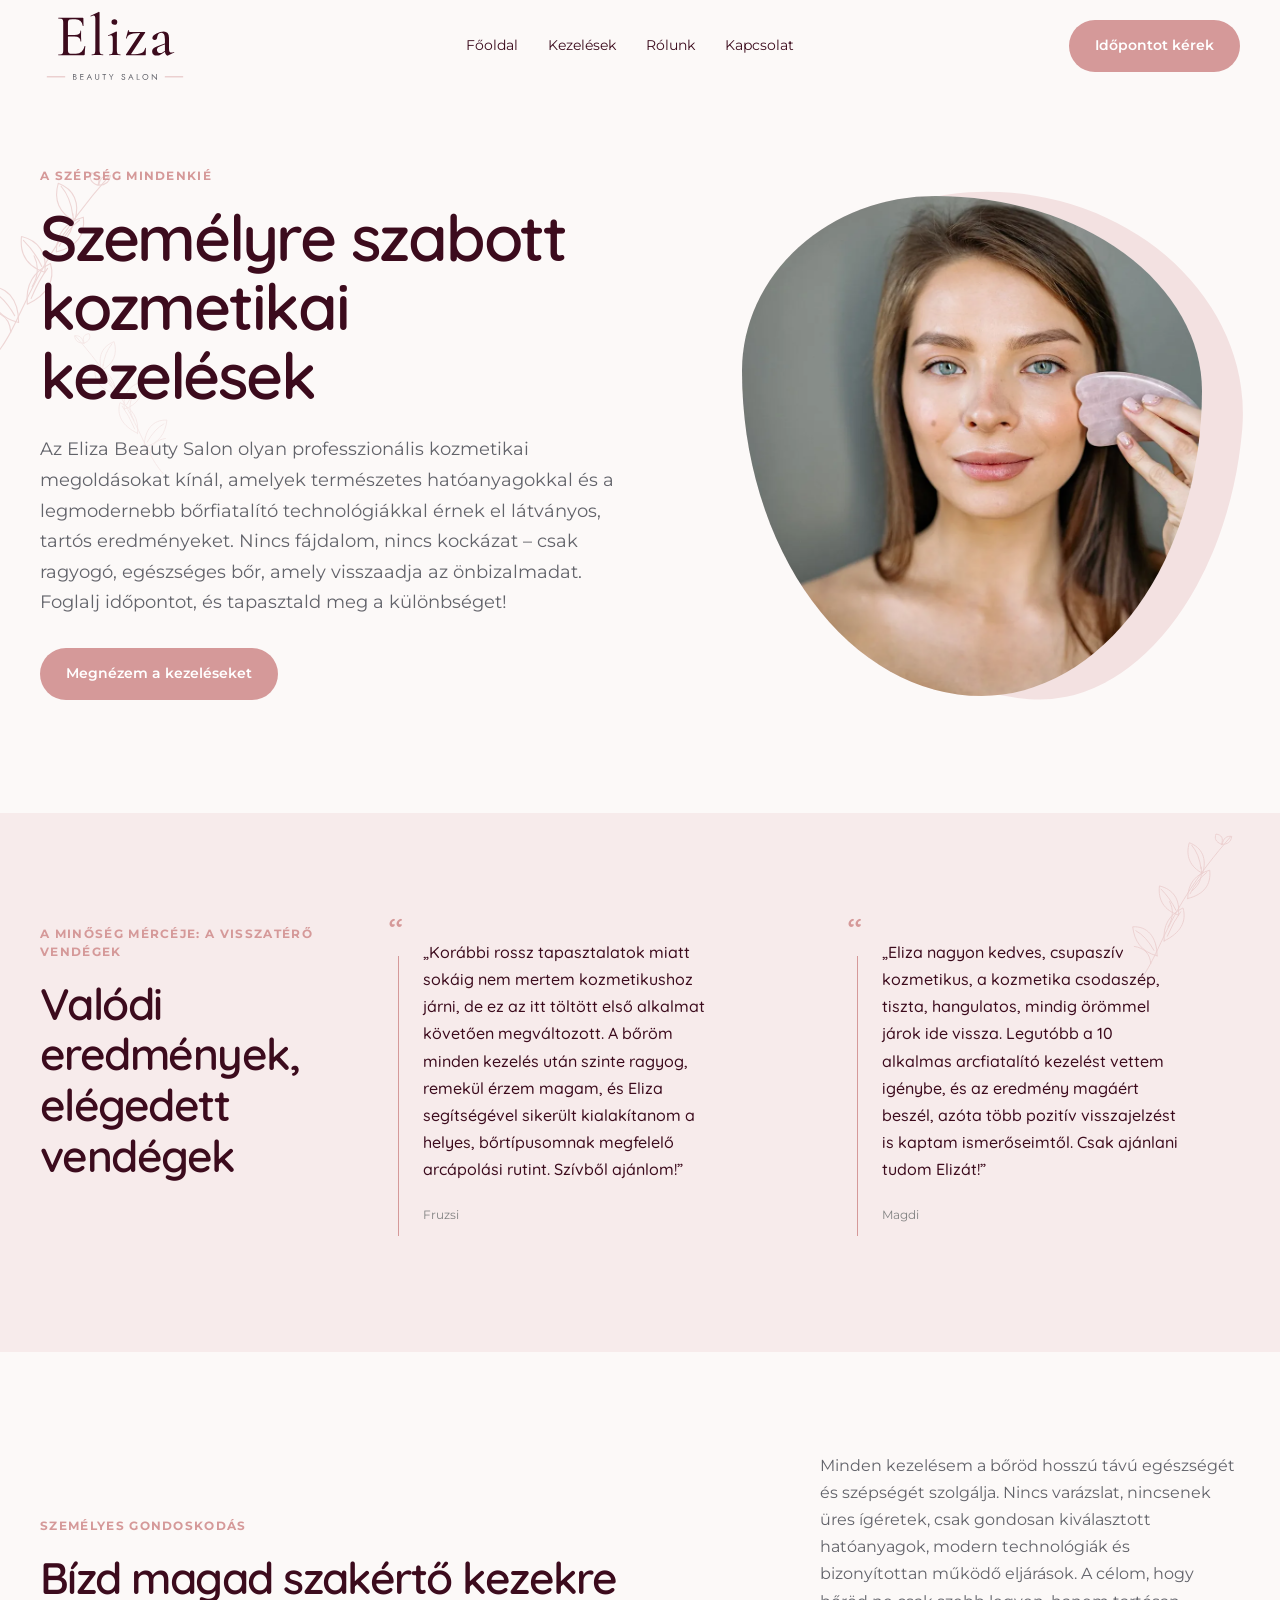
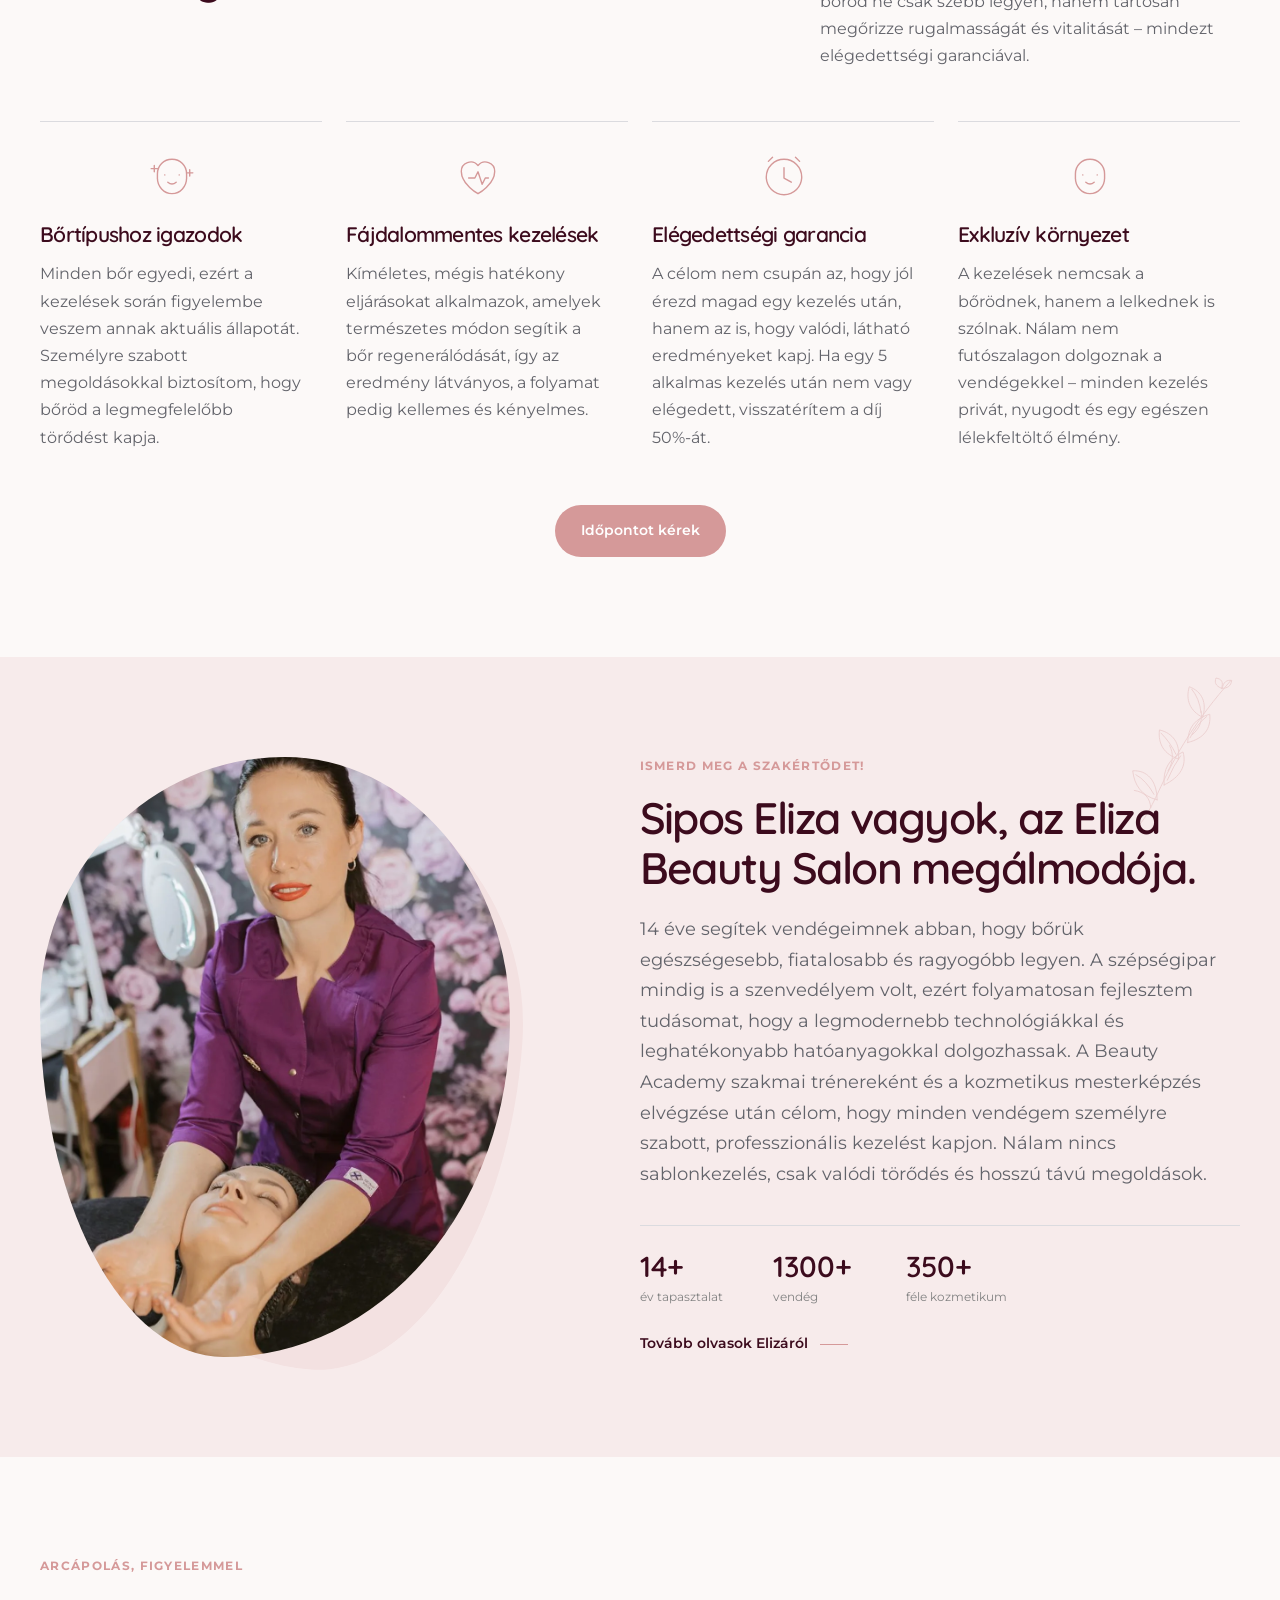
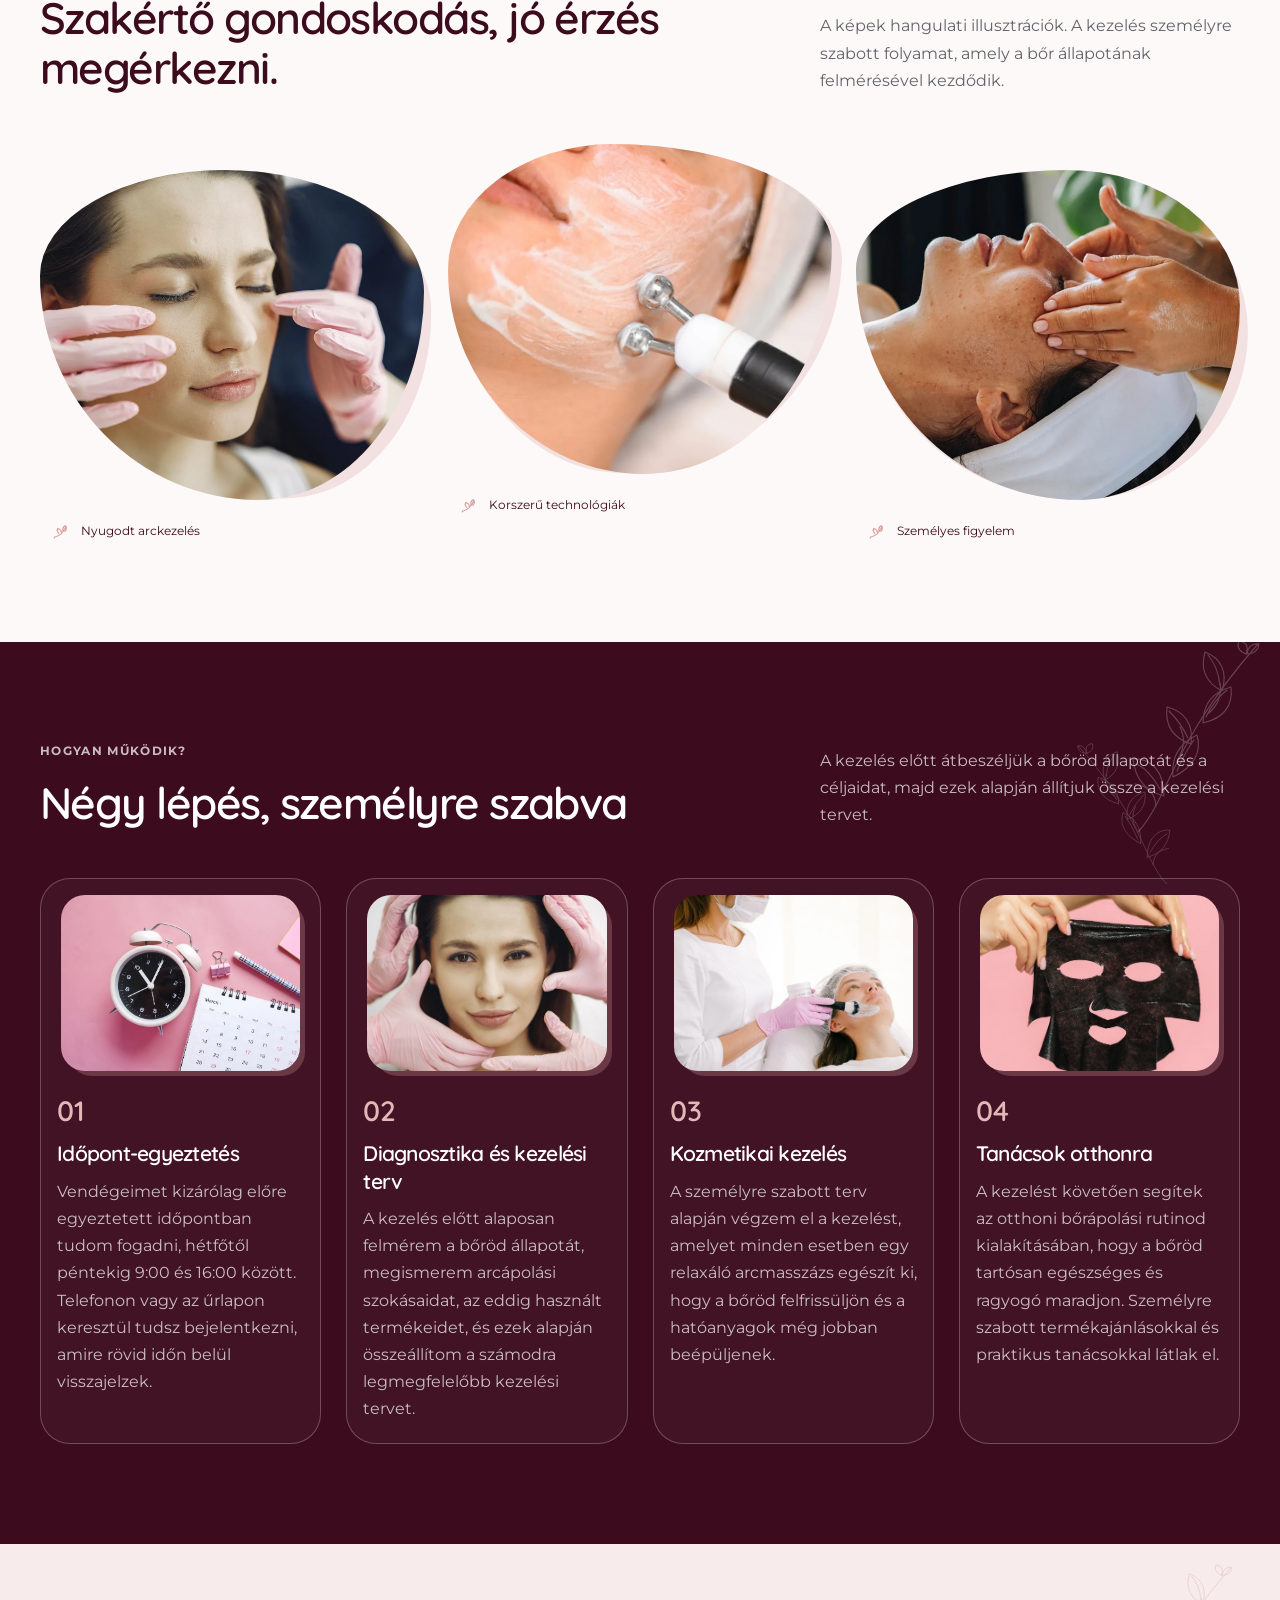
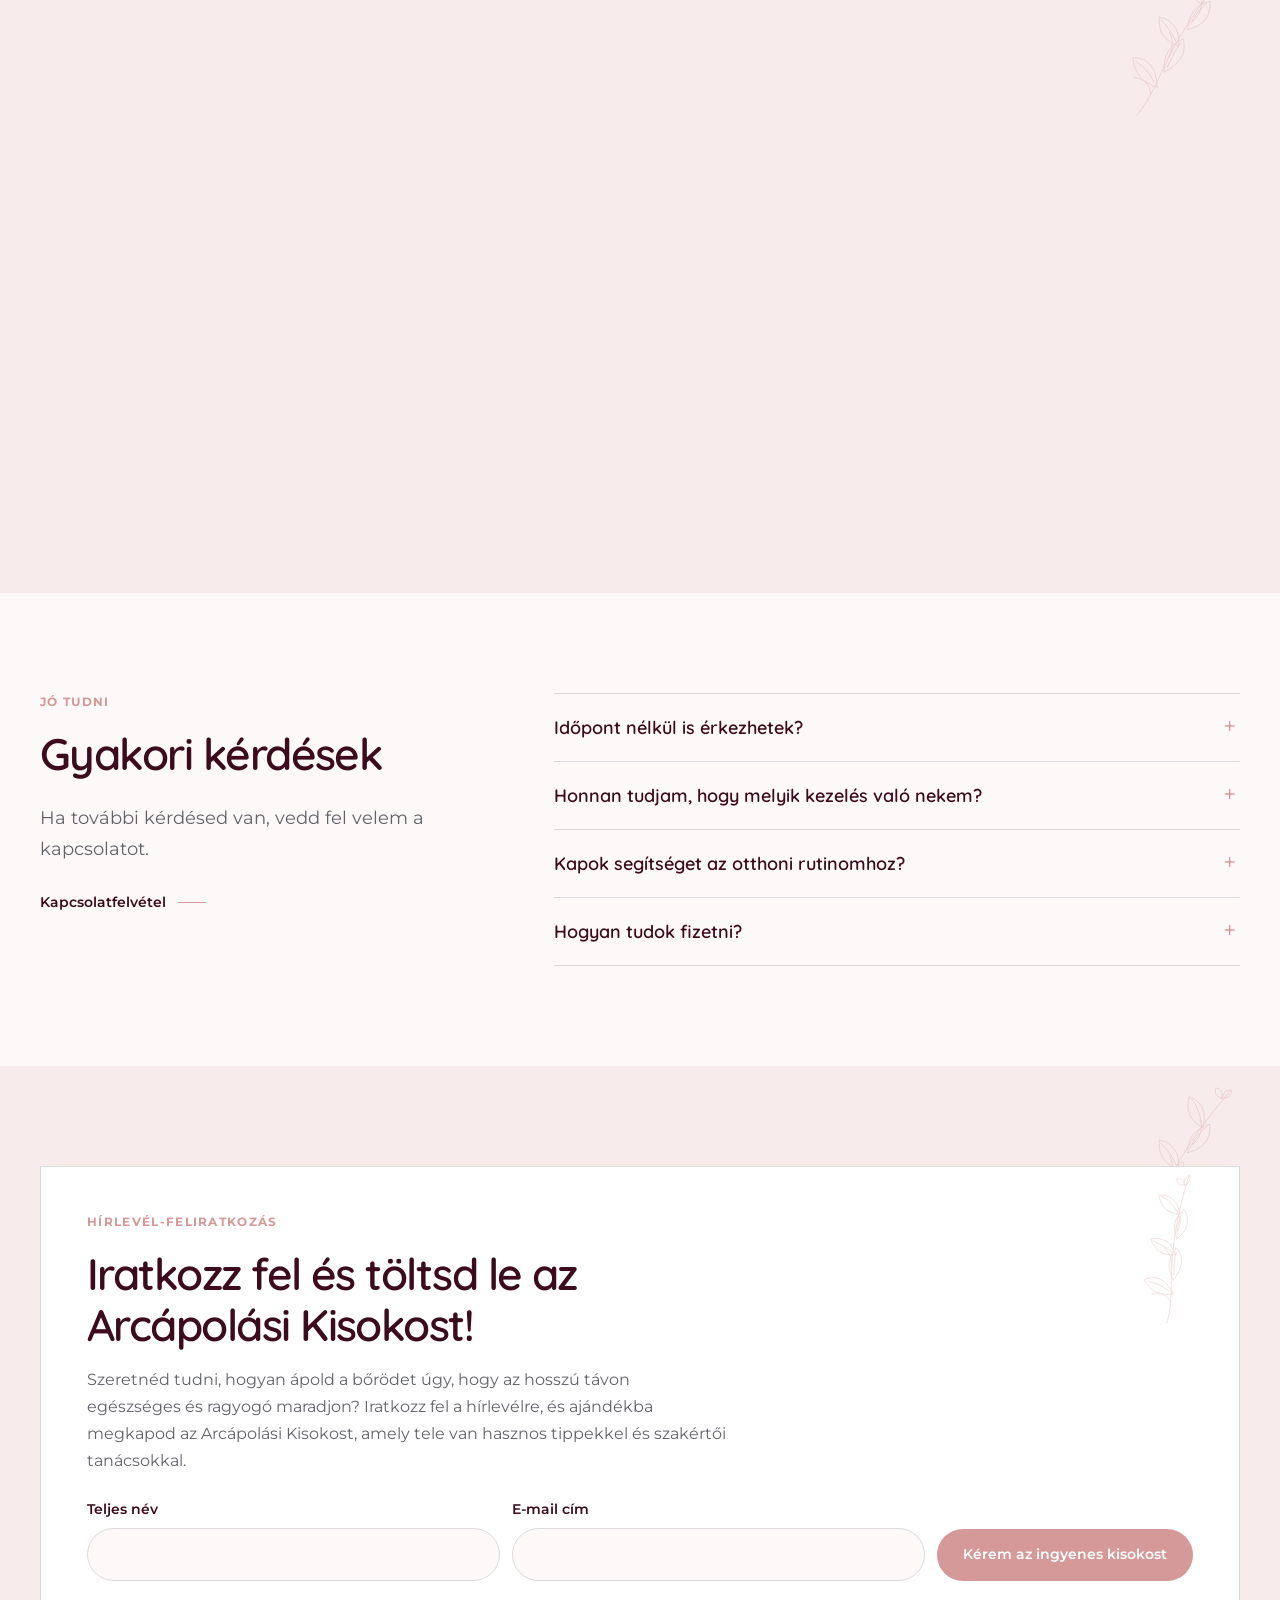
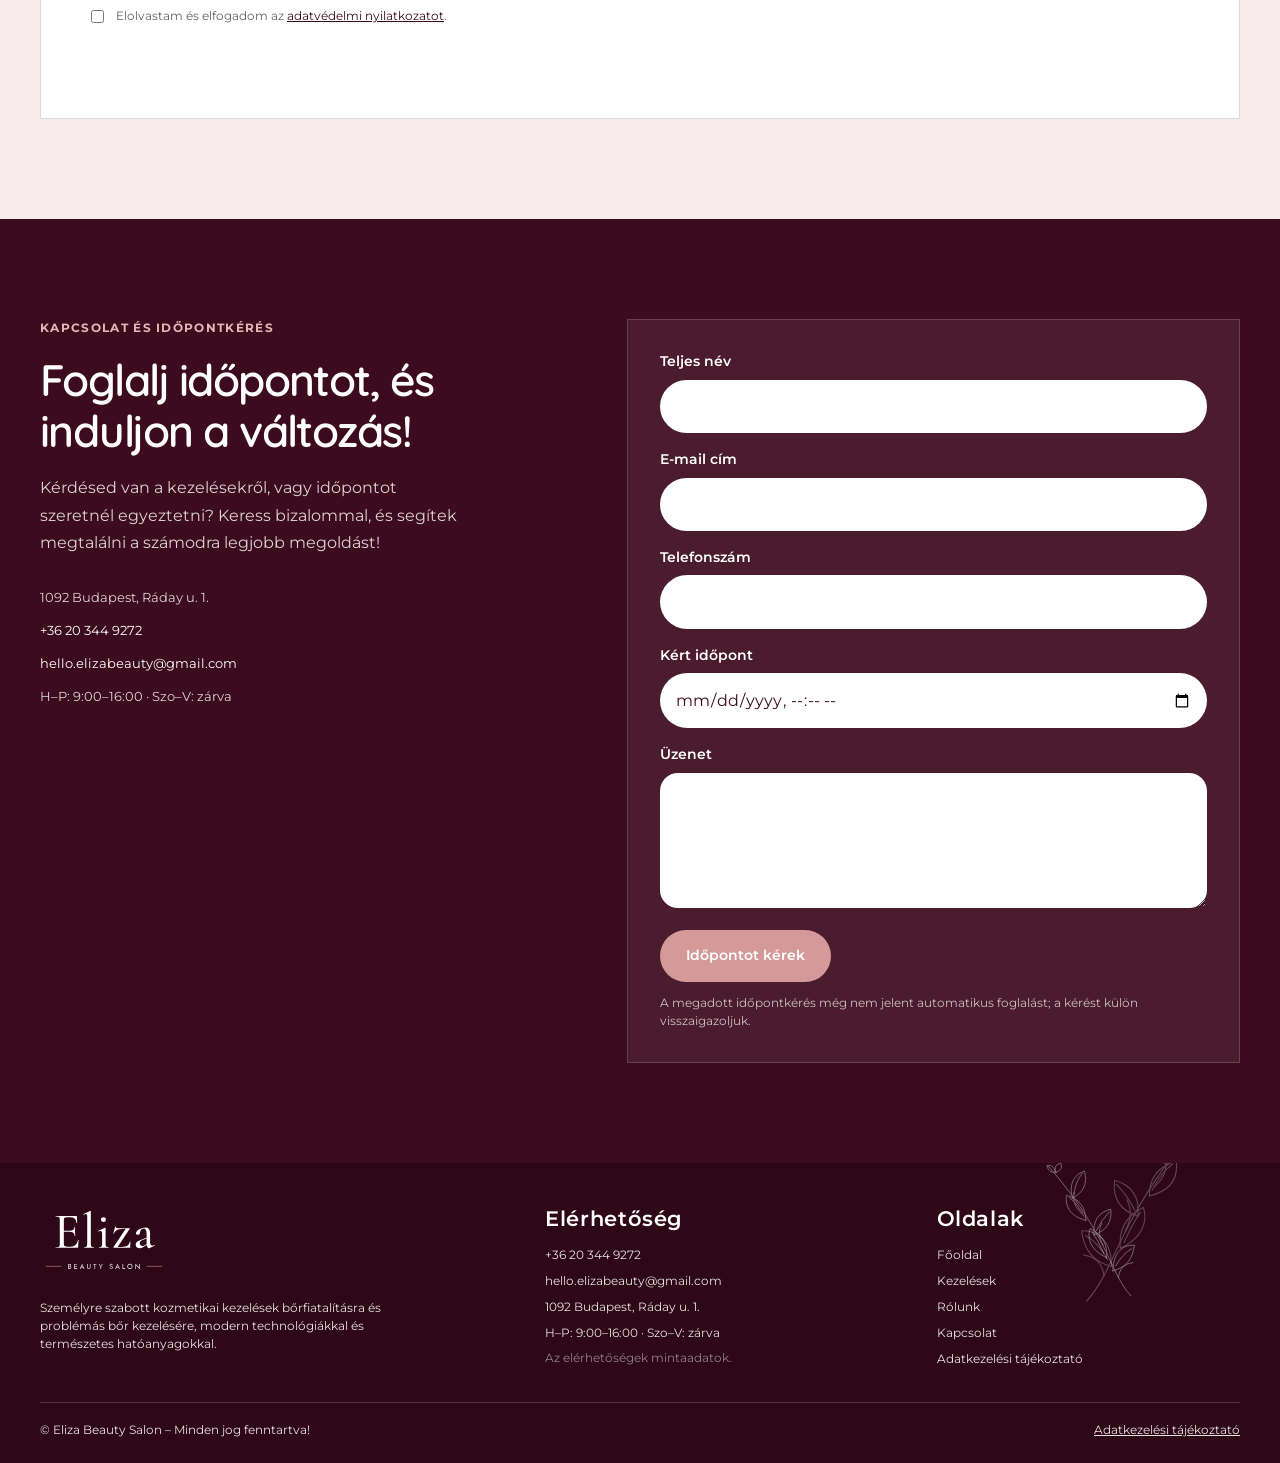
==== commit 07025543: "Prepare appointment forms for Netlify" ====
--- a/public/index.html
+++ b/public/index.html
@@ -3,9 +3,9 @@
 <head>
   <meta charset="UTF-8">
   <meta name="viewport" content="width=device-width, initial-scale=1.0">
-  <meta name="description" content="Személyre szabott kozmetikai kezelések bőrfiatalításra és problémás bőrre az Eliza Beauty Salonban, Budapesten.">
+  <meta name="description" content="Személyre szabott arckezelések, bőrfiatalítás és problémás bőr kezelése Budapesten. Ismerd meg az Eliza Beauty Salont, és kérj időpontot!">
   <meta name="theme-color" content="#FCF9F8">
-  <title>Szakértői műterem | Eliza Beauty Salon</title>
+  <title>Kozmetikai kezelések Budapesten | Eliza Beauty Salon</title>
   <link rel="icon" type="image/svg+xml" href="eliza-alapanyag/logo-palettahoz-igazitva/favicon.svg">
   <link rel="preconnect" href="https://fonts.googleapis.com">
   <link rel="preconnect" href="https://fonts.gstatic.com" crossorigin>
@@ -132,8 +132,27 @@
     }
     @media(max-width:420px){.wrap{width:calc(100% - 32px)}h1{font-size:40px}.hero-copy h1{font-size:40px}.hero-actions{align-items:stretch;flex-direction:column}.hero-actions .button{width:100%}.hero-art{min-height:320px}.hero-arch{height:320px}.stats{gap:20px}.stat{min-width:92px}.gallery{grid-template-columns:1fr}.gallery figure:nth-child(3){grid-column:auto;width:auto}.gallery-image{height:290px}.steps{grid-template-columns:1fr}.step-photo{height:220px}}
     @media(prefers-reduced-motion:reduce){html{scroll-behavior:auto}*,*::before,*::after{animation-duration:.01ms!important;animation-iteration-count:1!important;transition-duration:.01ms!important}.reveal{opacity:1;transform:none}}
+    
+    .form-honeypot{position:absolute!important;left:-10000px!important;width:1px!important;height:1px!important;overflow:hidden!important;clip:rect(0,0,0,0)!important;clip-path:inset(50%)!important;white-space:nowrap!important}
   </style>
   <link rel="stylesheet" href="typografia.css">
+  <link rel="canonical" href="https://siposelizaa.netlify.app/">
+  <meta property="og:title" content="Kozmetikai kezelések Budapesten | Eliza Beauty Salon">
+  <meta property="og:description" content="Személyre szabott arckezelések, bőrfiatalítás és problémás bőr kezelése Budapesten. Ismerd meg az Eliza Beauty Salont, és kérj időpontot!">
+  <meta property="og:type" content="website">
+  <meta property="og:url" content="https://siposelizaa.netlify.app/">
+  <meta property="og:site_name" content="Eliza Beauty Salon">
+  <meta property="og:locale" content="hu_HU">
+  <meta property="og:image" content="https://siposelizaa.netlify.app/images/og-cover.jpg">
+  <meta property="og:image:width" content="1200">
+  <meta property="og:image:height" content="630">
+  <meta property="og:image:alt" content="Eliza Beauty Salon – személyre szabott kozmetikai kezelések">
+  <meta name="twitter:card" content="summary_large_image">
+  <meta name="twitter:title" content="Kozmetikai kezelések Budapesten | Eliza Beauty Salon">
+  <meta name="twitter:description" content="Személyre szabott arckezelések, bőrfiatalítás és problémás bőr kezelése Budapesten. Ismerd meg az Eliza Beauty Salont, és kérj időpontot!">
+  <meta name="twitter:image" content="https://siposelizaa.netlify.app/images/og-cover.jpg">
+  <script type="application/ld+json" data-seo-schema="BeautySalon">{"@context":"https://schema.org","@type":"BeautySalon","@id":"https://siposelizaa.netlify.app/#salon","name":"Eliza Beauty Salon","description":"Személyre szabott kozmetikai kezelések bőrfiatalításra és problémás bőr kezelésére, modern technológiákkal és természetes hatóanyagokkal.","url":"https://siposelizaa.netlify.app/","image":"https://siposelizaa.netlify.app/images/og-cover.jpg","logo":"https://siposelizaa.netlify.app/eliza-alapanyag/logo-palettahoz-igazitva/logo.svg","telephone":"+36 20 344 9272","email":"hello.elizabeauty@gmail.com","address":{"@type":"PostalAddress","streetAddress":"Ráday u. 1.","addressLocality":"Budapest","postalCode":"1092","addressCountry":"HU"},"openingHoursSpecification":[{"opens":"09:00","closes":"16:00","dayOfWeek":["Monday","Tuesday","Wednesday","Thursday","Friday"],"@type":"OpeningHoursSpecification"}]}</script>
+  <script type="application/ld+json" data-seo-schema="FAQPage">{"@id":"https://siposelizaa.netlify.app/#gyik","@context":"https://schema.org","url":"https://siposelizaa.netlify.app/","mainEntity":[{"name":"Időpont nélkül is érkezhetek?","acceptedAnswer":{"@type":"Answer","text":"Nem, a kozmetikámban kizárólag időpontra fogadok vendégeket."},"@type":"Question"},{"name":"Honnan tudjam, hogy melyik kezelés való nekem?","acceptedAnswer":{"@type":"Answer","text":"Az első találkozás alkalmával a kezelés előtt diagnosztizálom a bőrödet, és felvázolom a kezelési tervet."},"@type":"Question"},{"name":"Kapok segítséget az otthoni rutinomhoz?","acceptedAnswer":{"@type":"Answer","text":"Igen, természetesen! Az első alkalmat követően elmondom, hogy mire figyelj a mindennapokban, milyen termékeket használj, hogy a bőröd a lehető legjobb törődést kapja."},"@type":"Question"},{"name":"Hogyan tudok fizetni?","acceptedAnswer":{"@type":"Answer","text":"A szalonban bankkártyával és készpénzzel is fizethetsz."},"@type":"Question"}],"@type":"FAQPage"}</script>
 </head>
 <body>
   <header class="site-header" id="site-header">
@@ -153,7 +172,7 @@
           <p class="lead">Az Eliza Beauty Salon olyan professzionális kozmetikai megoldásokat kínál, amelyek természetes hatóanyagokkal és a legmodernebb bőrfiatalító technológiákkal érnek el látványos, tartós eredményeket. Nincs fájdalom, nincs kockázat – csak ragyogó, egészséges bőr, amely visszaadja az önbizalmadat. Foglalj időpontot, és tapasztald meg a különbséget!</p>
           <div class="hero-actions"><a class="button" href="kezelesek.html">Megnézem a kezeléseket</a></div>
         </div>
-        <div class="hero-art"><div class="hero-arch"><img src="images/optimized/Pexels Photo by Yan Krukau (1).webp" alt="Kozmetikai kezelés a Yan Krukau fotóján"></div></div>
+        <div class="hero-art"><div class="hero-arch"><img src="images/optimized/Pexels Photo by Yan Krukau (1).webp" alt="Arckezelés közben, kozmetikai gondoskodás"></div></div>
       </div>
     </section>
     <section class="section section--blush" aria-labelledby="reviews-title">
@@ -177,7 +196,7 @@
     </section>
     <section class="section section--blush" id="rolunk" aria-labelledby="about-title">
       <div class="wrap about-grid">
-        <div class="about-photo-wrap reveal reveal--left"><div class="about-photo"><img src="images/optimized/SP.webp" alt="Sipos Eliza kozmetikus arckezelést végez"></div><div class="about-seal">14 év<span>szakmai tapasztalat</span></div></div>
+        <div class="about-photo-wrap reveal reveal--left"><div class="about-photo"><img src="images/optimized/SP.webp" alt="Sipos Eliza kozmetikus arckezelést végez" loading="lazy"></div><div class="about-seal">14 év<span>szakmai tapasztalat</span></div></div>
         <div class="about-copy reveal reveal--rise"><p class="eyebrow">Ismerd meg a szakértődet!</p><h2 id="about-title">Sipos Eliza vagyok, az Eliza Beauty Salon megálmodója.</h2><p class="lead">14 éve segítek vendégeimnek abban, hogy bőrük egészségesebb, fiatalosabb és ragyogóbb legyen. A szépségipar mindig is a szenvedélyem volt, ezért folyamatosan fejlesztem tudásomat, hogy a legmodernebb technológiákkal és leghatékonyabb hatóanyagokkal dolgozhassak. A Beauty Academy szakmai trénereként és a kozmetikus mesterképzés elvégzése után célom, hogy minden vendégem személyre szabott, professzionális kezelést kapjon. Nálam nincs sablonkezelés, csak valódi törődés és hosszú távú megoldások.</p><div class="stats" aria-label="Szakmai tapasztalat és vendégadatok"><div class="stat"><strong>14+</strong><span>év tapasztalat</span></div><div class="stat"><strong>1300+</strong><span>vendég</span></div><div class="stat"><strong>350+</strong><span>féle kozmetikum</span></div></div><a class="text-link" href="rolunk.html">Tovább olvasok Elizáról</a></div>
       </div>
     </section>
@@ -185,9 +204,9 @@
       <div class="wrap">
         <div class="section-heading reveal reveal--rise"><div><p class="eyebrow">Arcápolás, figyelemmel</p><h2 id="gallery-title">Szakértő gondoskodás, jó érzés megérkezni.</h2></div><p>A képek hangulati illusztrációk. A kezelés személyre szabott folyamat, amely a bőr állapotának felmérésével kezdődik.</p></div>
         <div class="gallery">
-          <figure class="reveal reveal--rise"><div class="gallery-image"><img src="images/optimized/Pexels Photo by Gustavo Fring.webp" alt="Arckezelés közben, kozmetikai gondoskodás"></div><figcaption><span class="gallery-marker" aria-hidden="true"><svg viewBox="0 0 20 20"><path d="M3 16.8c4.6-.7 8.4-4.2 11.7-10.5M7.1 13c-2-2.1-1.9-4.1-.9-5.2 2.3.7 3.6 2.1 3.8 4.2m1.4-2.2c-.2-2.7 1.4-4.4 3-4.7 1.2 2 .8 4-.9 5.8M3 16.8l-.6 1.1"/></svg></span>Nyugodt arckezelés</figcaption></figure>
-          <figure class="reveal reveal--scale"><div class="gallery-image"><img src="images/optimized/Pexels Photo by Kerim Eveyik.webp" alt="Kozmetikai eszköz használata arckezeléshez"></div><figcaption><span class="gallery-marker" aria-hidden="true"><svg viewBox="0 0 20 20"><path d="M3 16.8c4.6-.7 8.4-4.2 11.7-10.5M7.1 13c-2-2.1-1.9-4.1-.9-5.2 2.3.7 3.6 2.1 3.8 4.2m1.4-2.2c-.2-2.7 1.4-4.4 3-4.7 1.2 2 .8 4-.9 5.8M3 16.8l-.6 1.1"/></svg></span>Korszerű technológiák</figcaption></figure>
-          <figure class="reveal reveal--rise"><div class="gallery-image"><img src="images/optimized/Pexels Photo by olia danilevich.webp" alt="Arcmasszázs egy kozmetikai kezelés során"></div><figcaption><span class="gallery-marker" aria-hidden="true"><svg viewBox="0 0 20 20"><path d="M3 16.8c4.6-.7 8.4-4.2 11.7-10.5M7.1 13c-2-2.1-1.9-4.1-.9-5.2 2.3.7 3.6 2.1 3.8 4.2m1.4-2.2c-.2-2.7 1.4-4.4 3-4.7 1.2 2 .8 4-.9 5.8M3 16.8l-.6 1.1"/></svg></span>Személyes figyelem</figcaption></figure>
+          <figure class="reveal reveal--rise"><div class="gallery-image"><img src="images/optimized/Pexels Photo by Gustavo Fring.webp" alt="Arckezelés közben, kozmetikai gondoskodás" loading="lazy"></div><figcaption><span class="gallery-marker" aria-hidden="true"><svg viewBox="0 0 20 20"><path d="M3 16.8c4.6-.7 8.4-4.2 11.7-10.5M7.1 13c-2-2.1-1.9-4.1-.9-5.2 2.3.7 3.6 2.1 3.8 4.2m1.4-2.2c-.2-2.7 1.4-4.4 3-4.7 1.2 2 .8 4-.9 5.8M3 16.8l-.6 1.1"/></svg></span>Nyugodt arckezelés</figcaption></figure>
+          <figure class="reveal reveal--scale"><div class="gallery-image"><img src="images/optimized/Pexels Photo by Kerim Eveyik.webp" alt="Kozmetikai eszköz használata arckezeléshez" loading="lazy"></div><figcaption><span class="gallery-marker" aria-hidden="true"><svg viewBox="0 0 20 20"><path d="M3 16.8c4.6-.7 8.4-4.2 11.7-10.5M7.1 13c-2-2.1-1.9-4.1-.9-5.2 2.3.7 3.6 2.1 3.8 4.2m1.4-2.2c-.2-2.7 1.4-4.4 3-4.7 1.2 2 .8 4-.9 5.8M3 16.8l-.6 1.1"/></svg></span>Korszerű technológiák</figcaption></figure>
+          <figure class="reveal reveal--rise"><div class="gallery-image"><img src="images/optimized/Pexels Photo by olia danilevich.webp" alt="Arcmasszázs egy kozmetikai kezelés során" loading="lazy"></div><figcaption><span class="gallery-marker" aria-hidden="true"><svg viewBox="0 0 20 20"><path d="M3 16.8c4.6-.7 8.4-4.2 11.7-10.5M7.1 13c-2-2.1-1.9-4.1-.9-5.2 2.3.7 3.6 2.1 3.8 4.2m1.4-2.2c-.2-2.7 1.4-4.4 3-4.7 1.2 2 .8 4-.9 5.8M3 16.8l-.6 1.1"/></svg></span>Személyes figyelem</figcaption></figure>
         </div>
       </div>
     </section>
@@ -195,10 +214,10 @@
       <div class="wrap">
         <div class="section-heading reveal reveal--rise"><div><p class="eyebrow">Hogyan működik?</p><h2 id="process-title">Négy lépés, személyre szabva</h2></div><p>A kezelés előtt átbeszéljük a bőröd állapotát és a céljaidat, majd ezek alapján állítjuk össze a kezelési tervet.</p></div>
         <div class="steps">
-          <article class="step reveal reveal--rise"><figure class="step-photo"><img src="images/optimized/Pexels Photo by Towfiqu barbhuiya.webp" alt="Naptár és óra az időpont-egyeztetéshez"></figure><span class="step-no">01</span><h3>Időpont-egyeztetés</h3><p>Vendégeimet kizárólag előre egyeztetett időpontban tudom fogadni, hétfőtől péntekig 9:00 és 16:00 között. Telefonon vagy az űrlapon keresztül tudsz bejelentkezni, amire rövid időn belül visszajelzek.</p></article>
-          <article class="step reveal reveal--rise"><figure class="step-photo"><img src="images/optimized/2.webp" alt="Kozmetikus a vendég arcbőrét vizsgálja"></figure><span class="step-no">02</span><h3>Diagnosztika és kezelési terv</h3><p>A kezelés előtt alaposan felmérem a bőröd állapotát, megismerem arcápolási szokásaidat, az eddig használt termékeidet, és ezek alapján összeállítom a számodra legmegfelelőbb kezelési tervet.</p></article>
-          <article class="step reveal reveal--rise"><figure class="step-photo"><img src="images/optimized/3.webp" alt="Kozmetikus maszkot visz fel egy vendég arcára"></figure><span class="step-no">03</span><h3>Kozmetikai kezelés</h3><p>A személyre szabott terv alapján végzem el a kezelést, amelyet minden esetben egy relaxáló arcmasszázs egészít ki, hogy a bőröd felfrissüljön és a hatóanyagok még jobban beépüljenek.</p></article>
-          <article class="step reveal reveal--rise"><figure class="step-photo"><img src="images/optimized/4.webp" alt="Arcmaszk használata az otthoni bőrápolás részeként"></figure><span class="step-no">04</span><h3>Tanácsok otthonra</h3><p>A kezelést követően segítek az otthoni bőrápolási rutinod kialakításában, hogy a bőröd tartósan egészséges és ragyogó maradjon. Személyre szabott termékajánlásokkal és praktikus tanácsokkal látlak el.</p></article>
+          <article class="step reveal reveal--rise"><figure class="step-photo"><img src="images/optimized/Pexels Photo by Towfiqu barbhuiya.webp" alt="Naptár és óra az időpont-egyeztetéshez" loading="lazy"></figure><span class="step-no">01</span><h3>Időpont-egyeztetés</h3><p>Vendégeimet kizárólag előre egyeztetett időpontban tudom fogadni, hétfőtől péntekig 9:00 és 16:00 között. Telefonon vagy az űrlapon keresztül tudsz bejelentkezni, amire rövid időn belül visszajelzek.</p></article>
+          <article class="step reveal reveal--rise"><figure class="step-photo"><img src="images/optimized/2.webp" alt="Kozmetikus a vendég arcbőrét vizsgálja" loading="lazy"></figure><span class="step-no">02</span><h3>Diagnosztika és kezelési terv</h3><p>A kezelés előtt alaposan felmérem a bőröd állapotát, megismerem arcápolási szokásaidat, az eddig használt termékeidet, és ezek alapján összeállítom a számodra legmegfelelőbb kezelési tervet.</p></article>
+          <article class="step reveal reveal--rise"><figure class="step-photo"><img src="images/optimized/3.webp" alt="Kozmetikus maszkot visz fel egy vendég arcára" loading="lazy"></figure><span class="step-no">03</span><h3>Kozmetikai kezelés</h3><p>A személyre szabott terv alapján végzem el a kezelést, amelyet minden esetben egy relaxáló arcmasszázs egészít ki, hogy a bőröd felfrissüljön és a hatóanyagok még jobban beépüljenek.</p></article>
+          <article class="step reveal reveal--rise"><figure class="step-photo"><img src="images/optimized/4.webp" alt="Arcmaszk használata az otthoni bőrápolás részeként" loading="lazy"></figure><span class="step-no">04</span><h3>Tanácsok otthonra</h3><p>A kezelést követően segítek az otthoni bőrápolási rutinod kialakításában, hogy a bőröd tartósan egészséges és ragyogó maradjon. Személyre szabott termékajánlásokkal és praktikus tanácsokkal látlak el.</p></article>
         </div>
       </div>
     </section>
@@ -233,20 +252,24 @@
           <p>Kérdésed van a kezelésekről, vagy időpontot szeretnél egyeztetni? Keress bizalommal, és segítek megtalálni a számodra legjobb megoldást!</p>
           <div class="booking-details"><span>1092 Budapest, Ráday u. 1.</span><a href="tel:+36203449272">+36 20 344 9272</a><a href="mailto:hello.elizabeauty@gmail.com">hello.elizabeauty@gmail.com</a><span>H–P: 9:00–16:00 · Szo–V: zárva</span></div>
         </div>
-        <form class="booking-form reveal reveal--rise" data-demo-form>
-          <div class="field"><label for="contact-name">Teljes név</label><input id="contact-name" name="name" autocomplete="name" required></div>
-          <div class="field"><label for="contact-email">E-mail cím</label><input id="contact-email" name="email" type="email" autocomplete="email" required></div>
-          <div class="field"><label for="contact-message">Üzenet</label><textarea id="contact-message" name="message" rows="4" required></textarea></div>
-          <button class="button button--light" type="submit">Küldés</button><p class="form-note">Az elérhetőségi adatok a prototípusban mintaadatok.</p><p class="form-status" aria-live="polite"></p>
-        </form>
+        <form class="booking-form reveal reveal--rise" name="idopontkeres-fooldal" method="POST" data-netlify="true" netlify-honeypot="bot-field">
+  <p class="form-honeypot" aria-hidden="true"><label>Ne töltsd ki ezt a mezőt: <input name="bot-field" type="text" tabindex="-1" autocomplete="off"></label></p>
+  <div class="field"><label for="home-name">Teljes név</label><input id="home-name" name="name" autocomplete="name" required></div>
+  <div class="field"><label for="home-email">E-mail cím</label><input id="home-email" name="email" type="email" autocomplete="email" required></div>
+  <div class="field"><label for="home-phone">Telefonszám</label><input id="home-phone" name="phone" type="tel" autocomplete="tel"></div>
+  <div class="field"><label for="home-date">Kért időpont</label><input id="home-date" name="preferred_datetime" type="datetime-local"></div>
+  <div class="field"><label for="home-message">Üzenet</label><textarea id="home-message" name="message" rows="4" required></textarea></div>
+  <button class="button button--light" type="submit">Időpontot kérek</button>
+  <p class="form-note">A megadott időpontkérés még nem jelent automatikus foglalást; a kérést külön visszaigazoljuk.</p>
+</form>
       </div>
     </section>
   </main>
   <footer class="site-footer" id="adatkezeles">
     <div class="wrap">
       <div class="footer-main">
-        <div><img class="footer-logo" src="eliza-alapanyag/logo-palettahoz-igazitva/logo-feher.svg" alt="Eliza Beauty Salon"><p class="footer-description">Személyre szabott kozmetikai kezelések bőrfiatalításra és problémás bőr kezelésére, modern technológiákkal és természetes hatóanyagokkal.</p></div>
-        <div><h3>Elérhetőség</h3><div class="footer-links"><a href="tel:+36203449272">+36 20 344 9272</a><a href="mailto:hello.elizabeauty@gmail.com">hello.elizabeauty@gmail.com</a><span>1092 Budapest, Ráday u. 1.</span><span>H–P: 9:00–16:00 · Szo–V: zárva</span></div><small class="demo-data">A kapcsolatadatok mintaadatok.</small></div>
+        <div><img class="footer-logo" src="eliza-alapanyag/logo-palettahoz-igazitva/logo-feher.svg" alt="Eliza Beauty Salon" loading="lazy"><p class="footer-description">Személyre szabott kozmetikai kezelések bőrfiatalításra és problémás bőr kezelésére, modern technológiákkal és természetes hatóanyagokkal.</p></div>
+        <div><h3>Elérhetőség</h3><div class="footer-links"><a href="tel:+36203449272">+36 20 344 9272</a><a href="mailto:hello.elizabeauty@gmail.com">hello.elizabeauty@gmail.com</a><span>1092 Budapest, Ráday u. 1.</span><span>H–P: 9:00–16:00 · Szo–V: zárva</span></div><small class="demo-data">Az elérhetőségek mintaadatok.</small></div>
         <div><h3>Oldalak</h3><div class="footer-links"><a href="#top">Főoldal</a><a href="kezelesek.html">Kezelések</a><a href="rolunk.html">Rólunk</a><a href="kapcsolat.html">Kapcsolat</a><a href="adatkezeles.html">Adatkezelési tájékoztató</a></div></div>
       </div>
       <div class="footer-bottom"><span>© Eliza Beauty Salon – Minden jog fenntartva!</span><a href="adatkezeles.html">Adatkezelési tájékoztató</a></div>
@@ -301,6 +324,7 @@
     @media(max-width:1000px){.booking-grid{gap:48px}.faq-grid{gap:45px}.newsletter{padding:36px}}
     @media(max-width:760px){.callout-inner{grid-template-columns:1fr;gap:25px;padding:48px 0}.callout-inner .button{justify-self:start}.faq-grid{grid-template-columns:1fr;gap:28px}.newsletter{padding:28px 22px}.newsletter::before{right:19px;top:18px;width:40px;height:24px}.newsletter-form{grid-template-columns:1fr}.newsletter-form .button{justify-self:start}.booking-grid{grid-template-columns:1fr;gap:38px}.booking-form{padding:24px 19px}.footer-main{grid-template-columns:1fr 1fr;gap:30px}.footer-main>div:first-child{grid-column:1/-1}.footer-bottom{flex-direction:column;gap:10px}.site-footer::before{right:-90px}}
     @media(max-width:420px){.footer-main{grid-template-columns:1fr}.footer-main>div:first-child{grid-column:auto}}
+    
   </style>
   <style id="design-reference-overrides">
     :root{--botanical-pattern:url("data:image/svg+xml,%3Csvg xmlns='http://www.w3.org/2000/svg' viewBox='0 0 150 210'%3E%3Cg fill='none' stroke='%23D59999' stroke-width='1.15' stroke-linecap='round' stroke-linejoin='round'%3E%3Cpath d='M16 200C48 165 48 112 136 12'/%3E%3Cpath d='M42 164C22 159 13 145 11 127c18-1 31 12 31 37Z'/%3E%3Cpath d='M51 145c-2-20 7-34 24-42 5 17-3 32-24 42Z'/%3E%3Cpath d='M69 112c-18-6-26-19-24-37 17 4 27 17 24 37Z'/%3E%3Cpath d='M81 91c0-19 10-31 28-36 2 18-7 31-28 36Z'/%3E%3Cpath d='M100 59c-16-8-22-22-17-39 16 6 23 20 17 39Z'/%3E%3Cpath d='M34 174c-1-13-8-20-21-22m43-25c7-12 7-22 2-32m29-14c10-9 13-18 11-30'/%3E%3Cpath d='M15 132Q28 139 38 157M72 108Q63 120 55 139M47 79Q59 91 66 106M105 58Q92 68 84 85M86 23Q96 35 98 53'/%3E%3Cpath d='M124 22c-8-3-9-8-7-13 7 1 10 5 7 13Zm1 0c1-8 6-11 12-10-1 7-5 10-12 10Z'/%3E%3C/g%3E%3C/svg%3E")}
@@ -366,6 +390,7 @@
     body .button:not(.hero-actions .button--outline){color:#fff}
     body .hero-actions .button--outline,body .hero-actions .button--outline:hover{color:var(--color-brand-secondary)}
     a.button[href="#kapcsolat"]{color:#fff!important}
+    
   </style>
   <script>
     const header=document.getElementById('site-header');
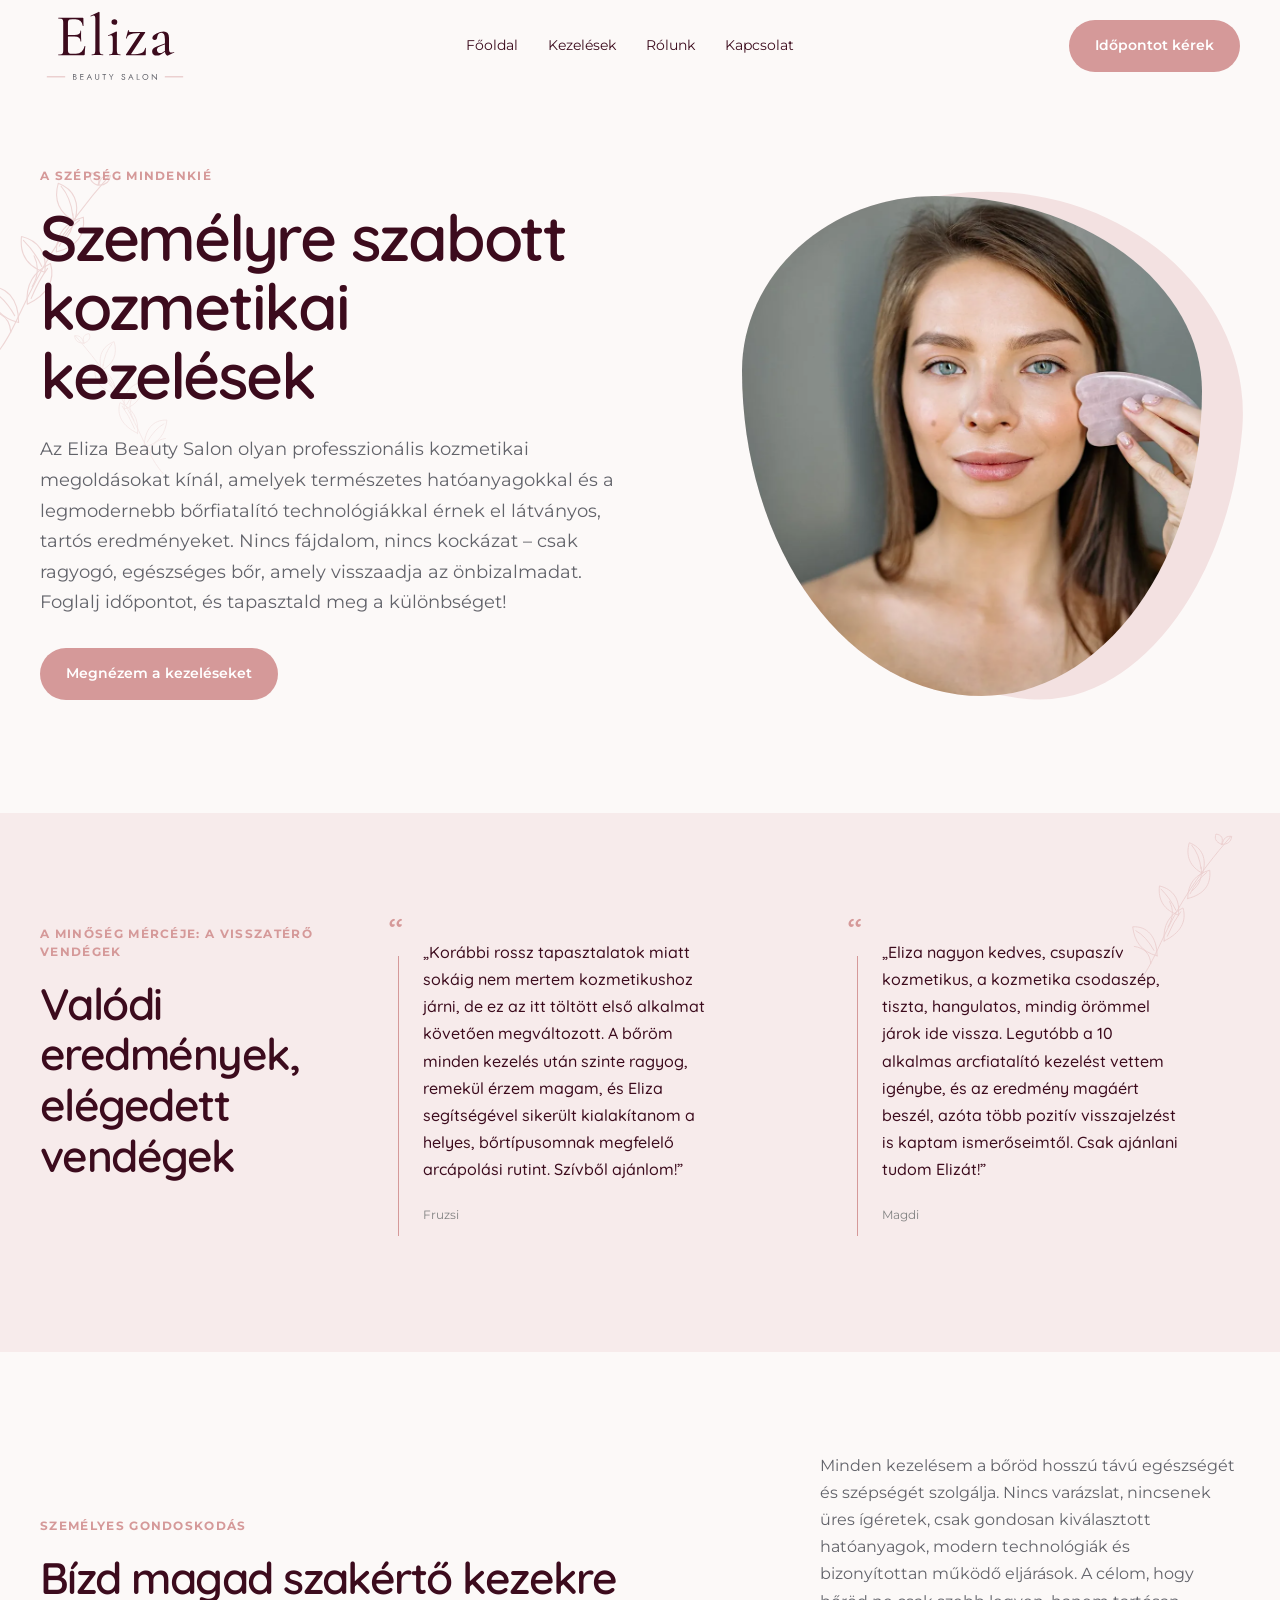
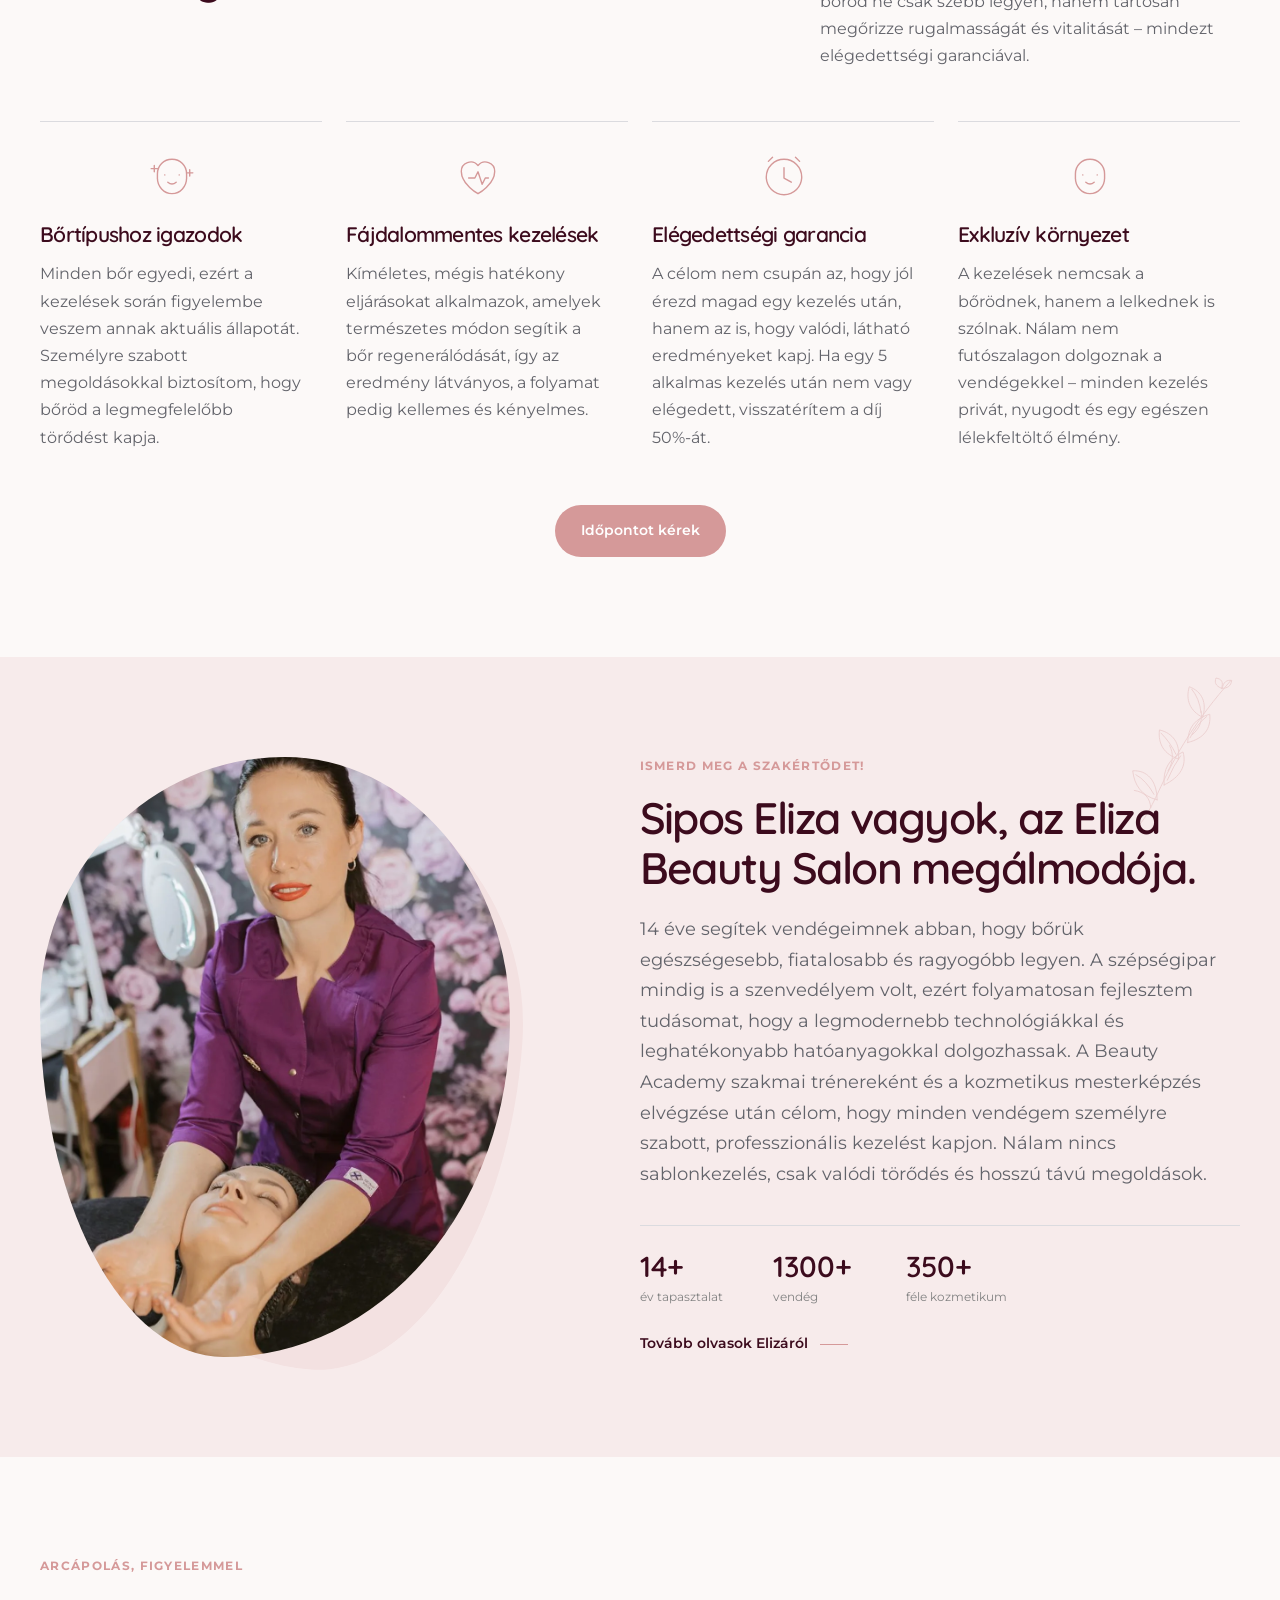
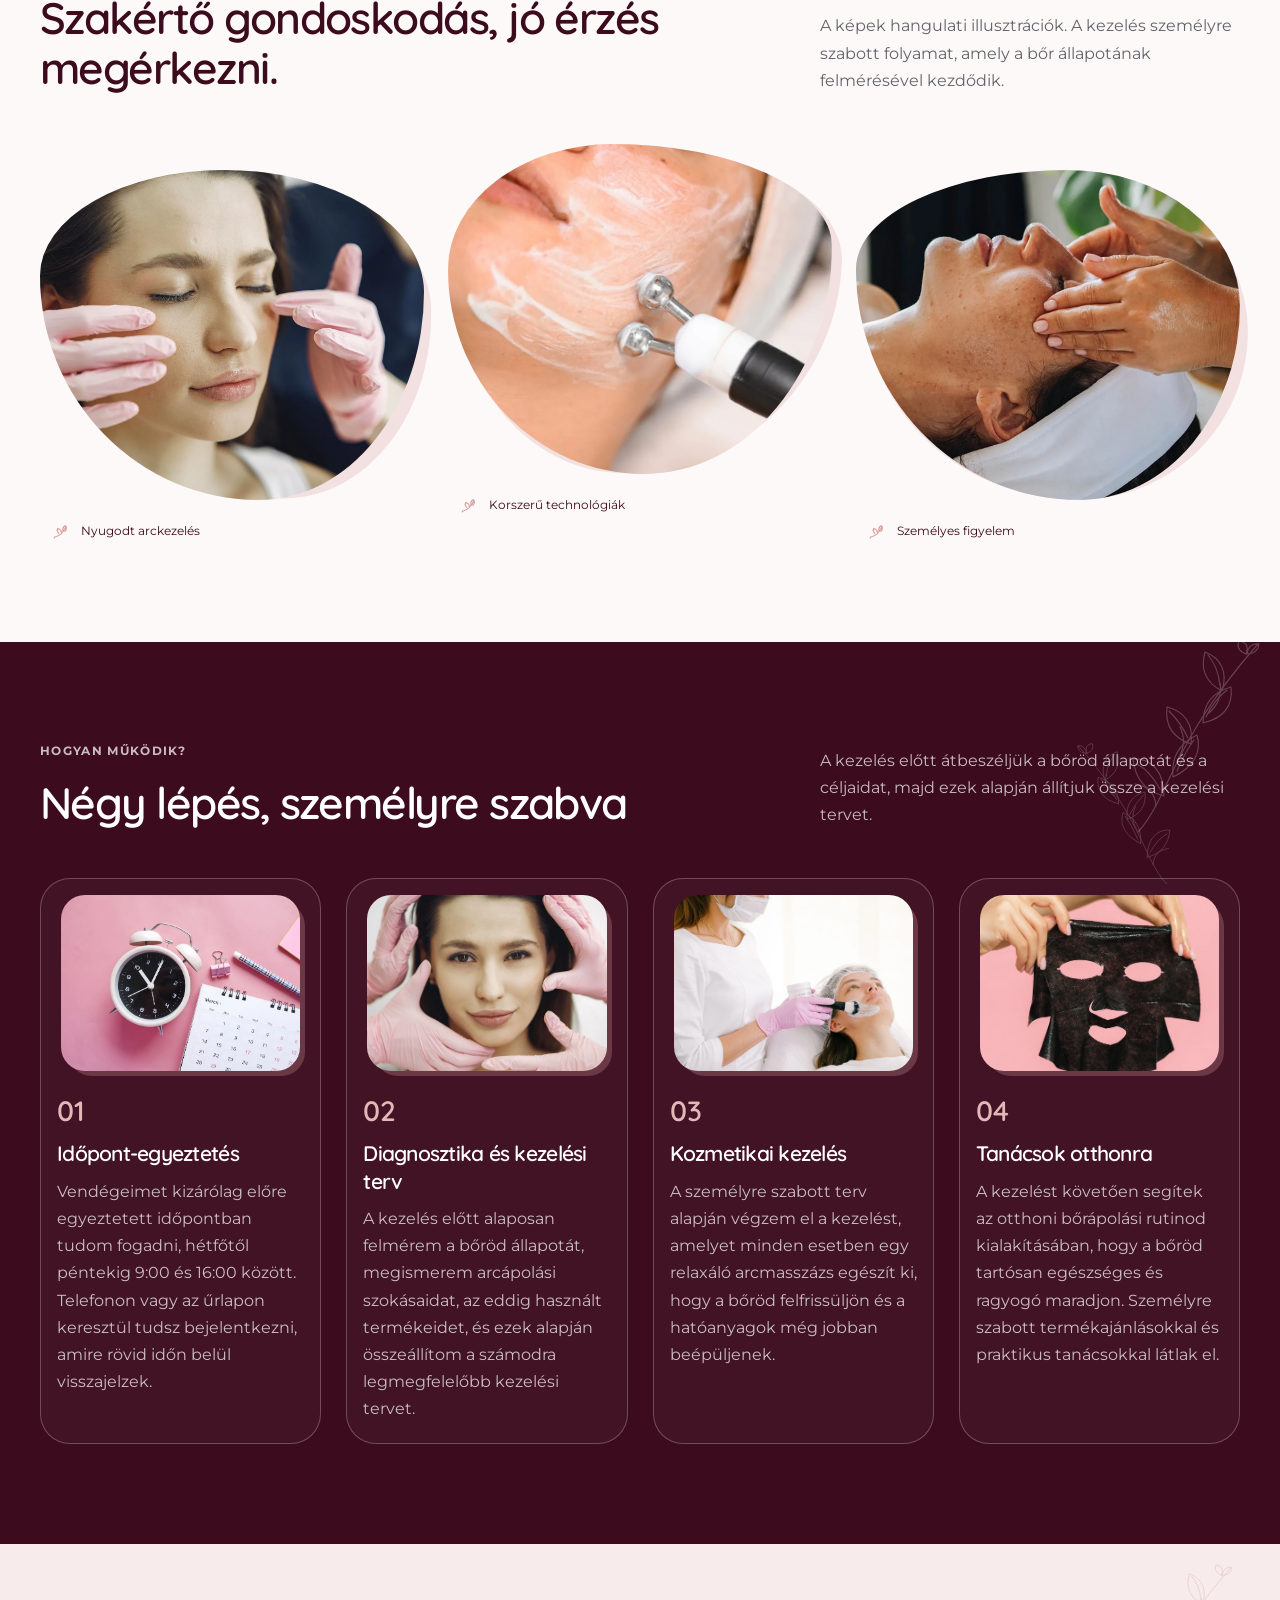
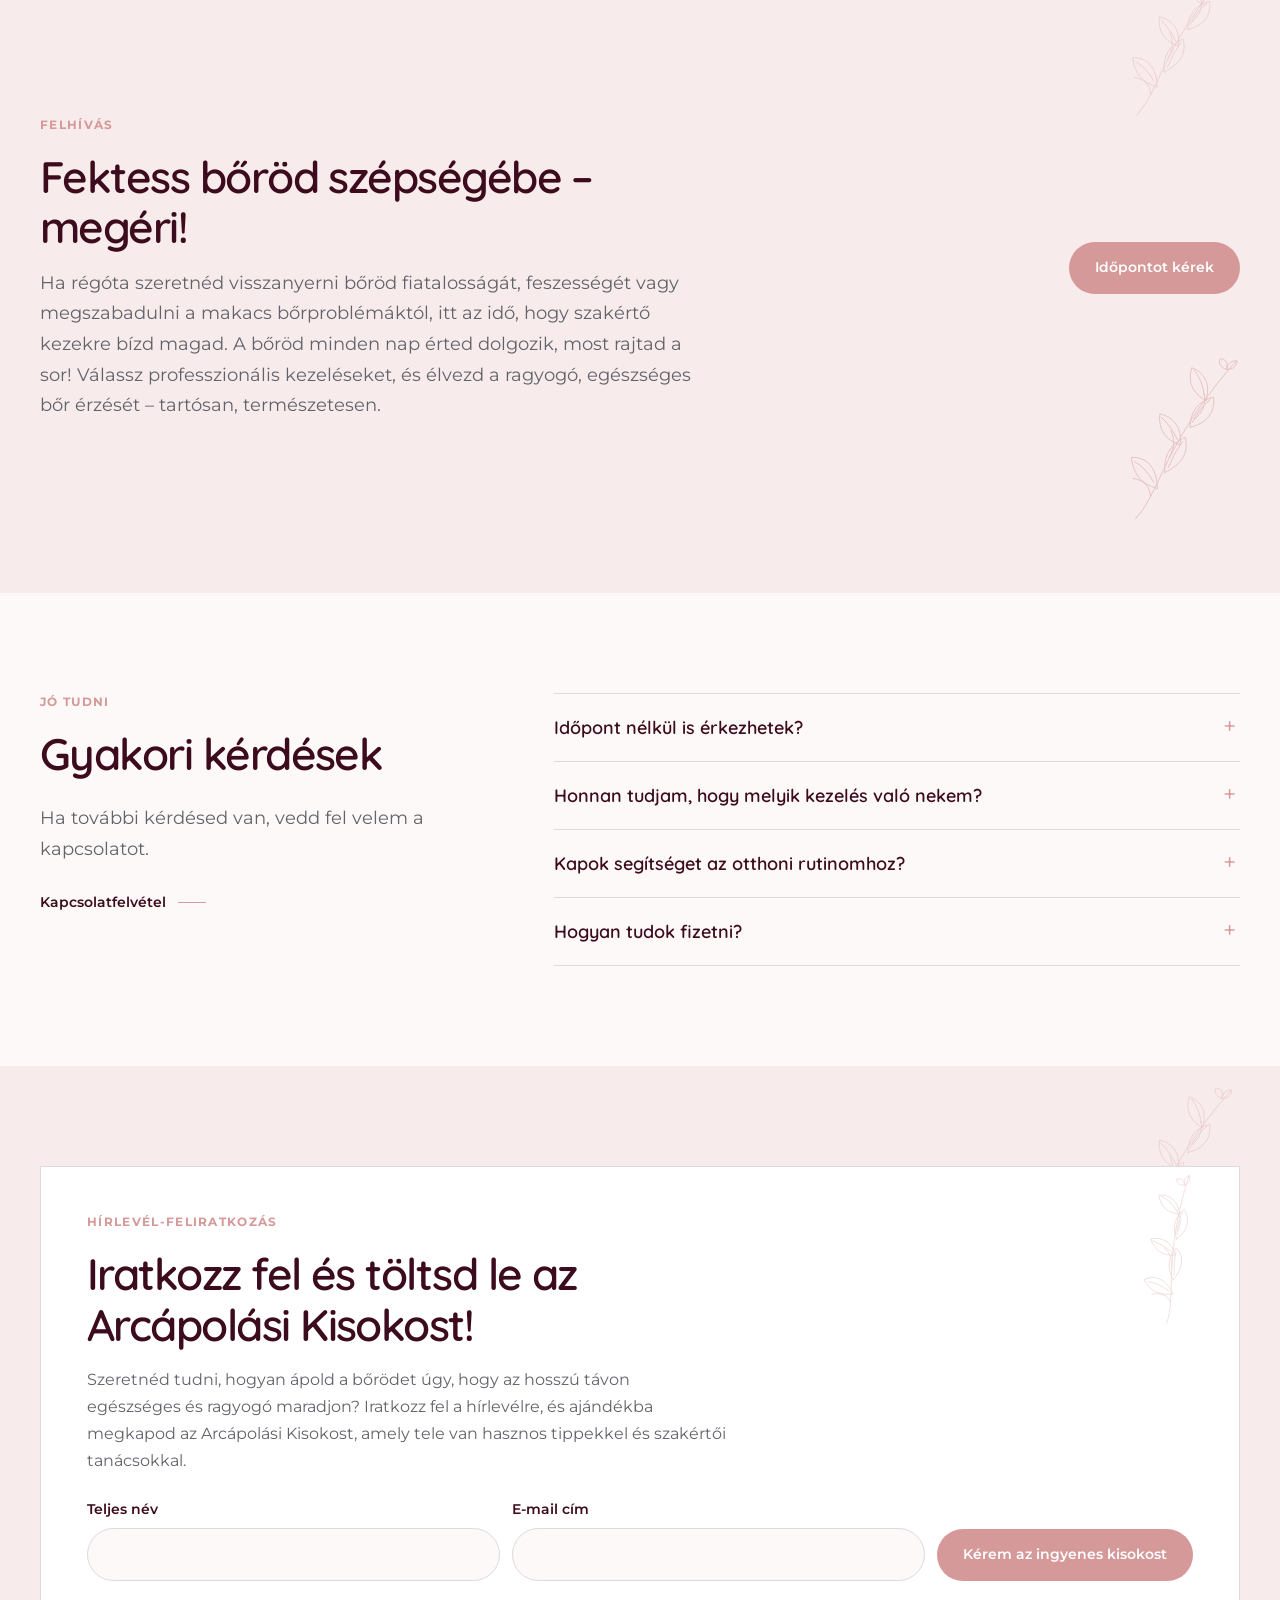
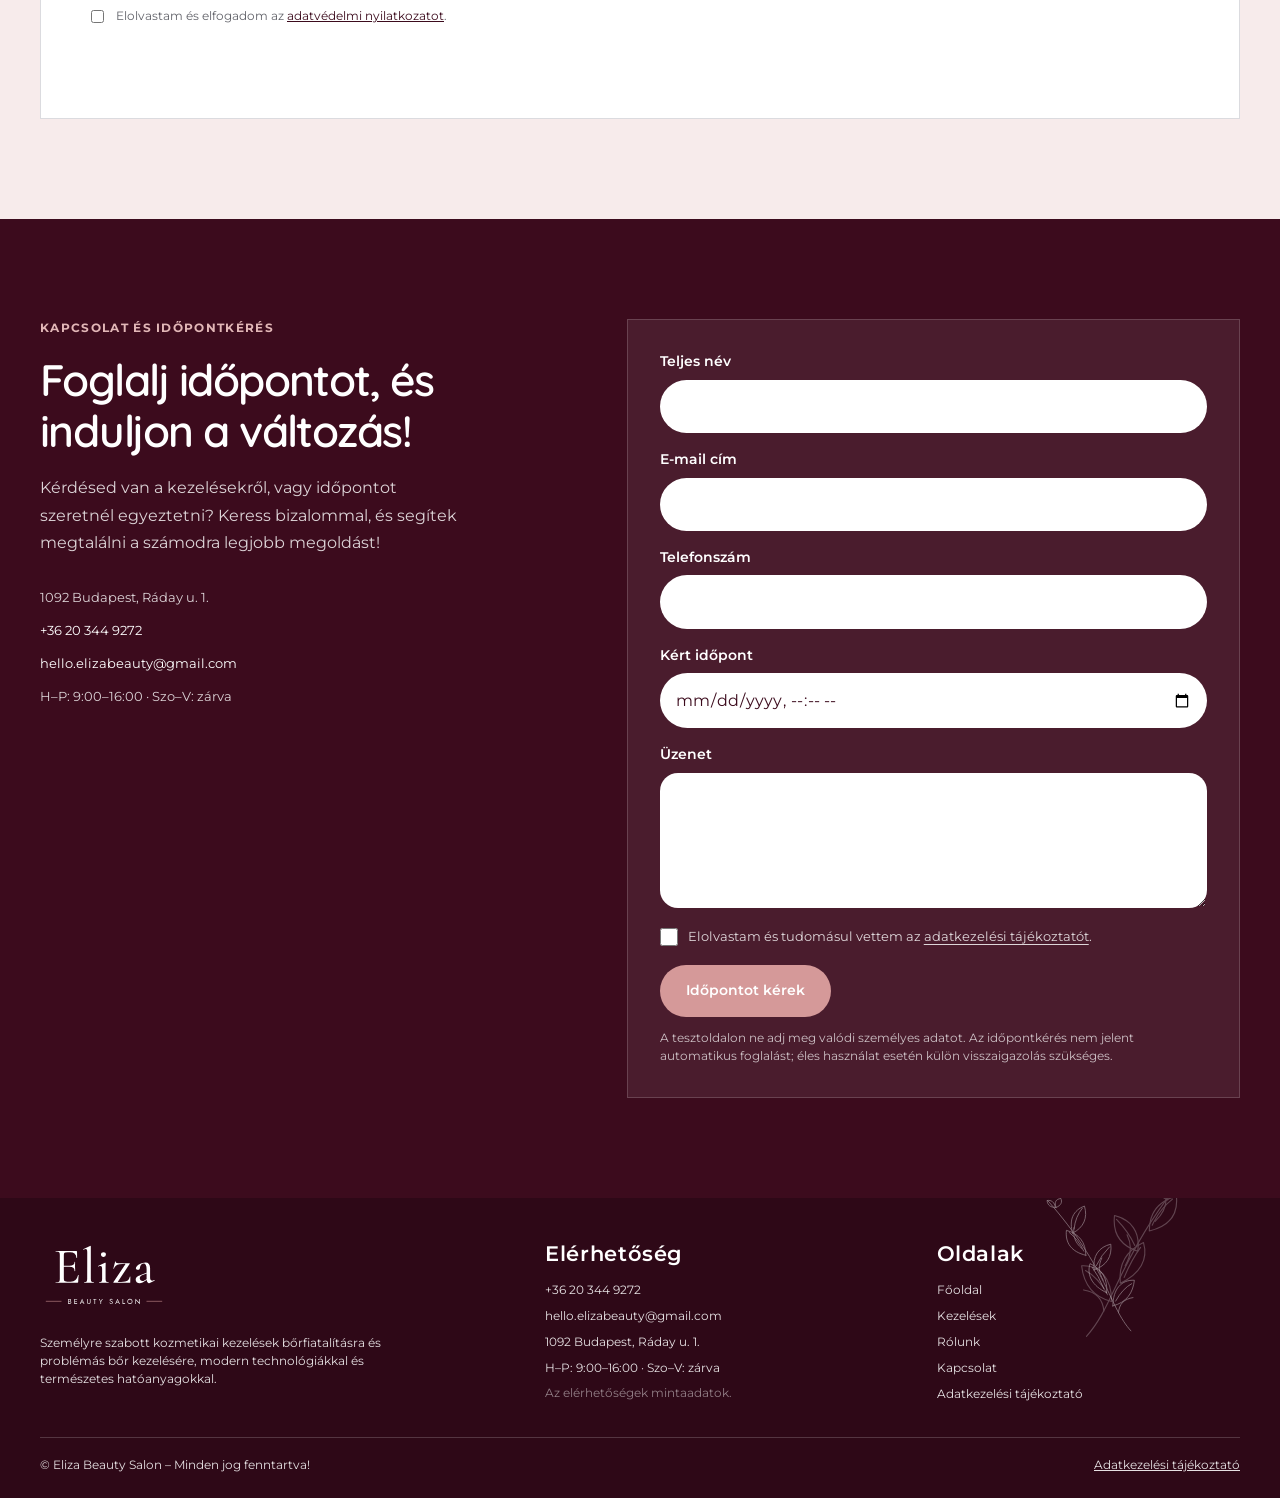
==== commit 83ac9549: "Add test privacy notice and form acknowledgment" ====
--- a/public/index.html
+++ b/public/index.html
@@ -259,8 +259,10 @@
   <div class="field"><label for="home-phone">Telefonszám</label><input id="home-phone" name="phone" type="tel" autocomplete="tel"></div>
   <div class="field"><label for="home-date">Kért időpont</label><input id="home-date" name="preferred_datetime" type="datetime-local"></div>
   <div class="field"><label for="home-message">Üzenet</label><textarea id="home-message" name="message" rows="4" required></textarea></div>
+  <label class="privacy-ack"><input type="checkbox" name="privacy-notice-acknowledged" value="yes" required><span>Elolvastam és tudomásul vettem az <a href="adatkezeles.html">adatkezelési tájékoztatót</a>.</span></label>
+
   <button class="button button--light" type="submit">Időpontot kérek</button>
-  <p class="form-note">A megadott időpontkérés még nem jelent automatikus foglalást; a kérést külön visszaigazoljuk.</p>
+  <p class="form-note">A tesztoldalon ne adj meg valódi személyes adatot. Az időpontkérés nem jelent automatikus foglalást; éles használat esetén külön visszaigazolás szükséges.</p>
 </form>
       </div>
     </section>
@@ -308,6 +310,7 @@
     .booking-form{padding:32px;background:rgba(255,255,255,.07);border:1px solid rgba(255,255,255,.17)}
     .booking-form .field label{color:#fff}.booking-form .field input,.booking-form .field textarea{background:#fff;border-color:transparent;color:var(--color-brand-secondary)}
     .booking-form .field{margin-bottom:17px}.booking-form .button{margin-top:5px}
+    .privacy-ack{display:flex;align-items:flex-start;gap:10px;margin:18px 0 14px;color:rgba(255,255,255,.82);font-size:13px;line-height:1.55}.privacy-ack input{flex:0 0 18px;width:18px;height:18px;margin:2px 0 0;accent-color:var(--color-brand-primary)}.privacy-ack a{color:inherit;text-decoration:underline;text-underline-offset:3px}
     .form-note{margin-top:12px;font-size:11px;color:rgba(255,255,255,.6)}
     .form-status{min-height:22px;margin-top:12px;color:#fff;font-size:12px}.newsletter .form-status{color:var(--color-brand-secondary)}
     .site-footer{position:relative;overflow:hidden;background:#2e0817;color:rgba(255,255,255,.72);padding:42px 0 24px}
